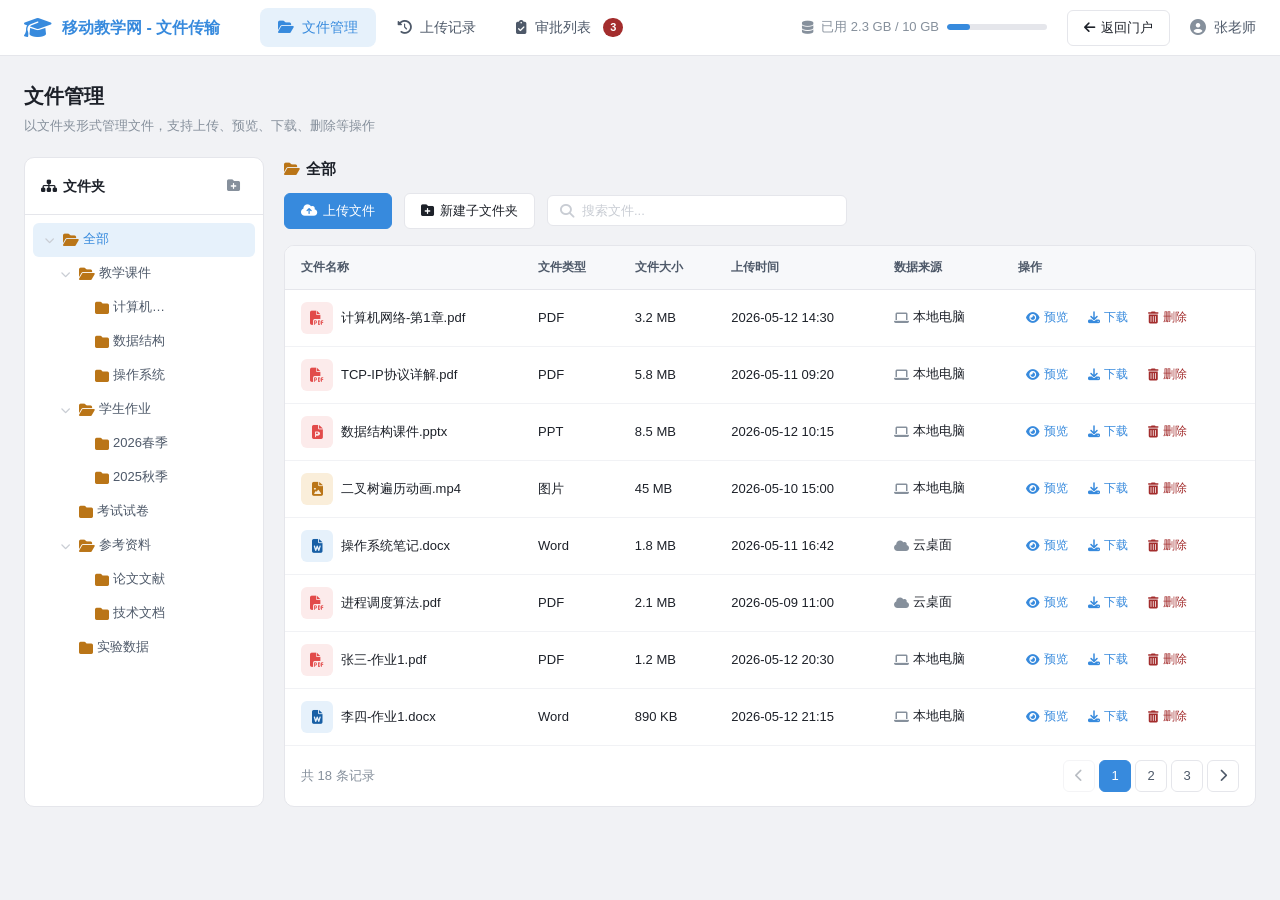
==== fileTransfer/index.html @ 31cefc91 "提交代码" ====
<!DOCTYPE html>
<html lang="zh-CN">
<head>
<meta charset="UTF-8">
<meta name="viewport" content="width=device-width, initial-scale=1.0">
<title>移动教学网 - 文件传输</title>
<link rel="stylesheet" href="https://cdnjs.cloudflare.com/ajax/libs/font-awesome/6.5.1/css/all.min.css">
<style>
  :root {
    --primary: #378ADD;
    --primary-light: #E6F1FB;
    --primary-dark: #185FA5;
    --success: #0F6E56;
    --success-light: #E1F5EE;
    --warning: #BA7517;
    --warning-light: #FAEEDA;
    --danger: #A32D2D;
    --danger-light: #FCEBEB;
    --gray-50: #F7F8FA;
    --gray-100: #F1F2F5;
    --gray-200: #E5E6EB;
    --gray-300: #C9CDD4;
    --gray-400: #86909C;
    --gray-500: #4E5969;
    --gray-600: #1D2129;
    --sidebar-w: 200px;
    --header-h: 56px;
  }
  * { margin: 0; padding: 0; box-sizing: border-box; }
  body { font-family: -apple-system, BlinkMacSystemFont, "Segoe UI", "PingFang SC", "Hiragino Sans GB", "Microsoft YaHei", sans-serif; background: var(--gray-100); color: var(--gray-600); font-size: 14px; line-height: 1.6; }

  /* Header */
  .header { position: fixed; top: 0; left: 0; right: 0; height: var(--header-h); background: #fff; border-bottom: 1px solid var(--gray-200); display: flex; align-items: center; padding: 0 24px; z-index: 100; }
  .header-logo { display: flex; align-items: center; gap: 10px; font-size: 16px; font-weight: 600; color: var(--primary); flex-shrink: 0; }
  .header-logo i { font-size: 22px; }
  .header-nav { display: flex; align-items: center; gap: 4px; margin-left: 40px; }
  .nav-item { display: flex; align-items: center; gap: 8px; padding: 8px 18px; border-radius: 8px; cursor: pointer; font-size: 14px; color: var(--gray-500); transition: all .15s; }
  .nav-item:hover { background: var(--gray-50); color: var(--gray-600); }
  .nav-item.active { background: var(--primary-light); color: var(--primary); font-weight: 500; }
  .nav-item i { font-size: 14px; }
  .nav-item .badge { background: var(--danger); color: #fff; font-size: 11px; padding: 1px 7px; border-radius: 10px; font-weight: 600; margin-left: 4px; }
  .header-right { display: flex; align-items: center; gap: 20px; margin-left: auto; }
  .user-name { display: flex; align-items: center; gap: 8px; font-size: 14px; color: var(--gray-500); }
  .user-name i { font-size: 16px; color: var(--gray-400); }
  .storage-info { display: flex; align-items: center; gap: 8px; font-size: 13px; color: var(--gray-400); }
  .storage-bar { width: 100px; height: 6px; background: var(--gray-200); border-radius: 3px; overflow: hidden; }
  .storage-bar-fill { height: 100%; background: var(--primary); border-radius: 3px; transition: width .3s; }

  /* Sidebar - removed, now using top nav */

  /* Main */
  .main { margin-top: var(--header-h); padding: 24px; min-height: calc(100vh - var(--header-h)); }
  .page { display: none; }
  .page.active { display: block; }
  .page-header { margin-bottom: 20px; }
  .page-title { font-size: 20px; font-weight: 600; color: var(--gray-600); margin-bottom: 4px; }
  .page-desc { font-size: 13px; color: var(--gray-400); }
  .toolbar { display: flex; align-items: center; gap: 12px; margin-bottom: 16px; flex-wrap: wrap; }
  .btn { display: inline-flex; align-items: center; gap: 6px; padding: 8px 16px; border-radius: 6px; font-size: 13px; font-weight: 500; cursor: pointer; border: 1px solid var(--gray-200); background: #fff; color: var(--gray-600); transition: all .15s; }
  .btn:hover { border-color: var(--gray-300); }
  .btn-primary { background: var(--primary); color: #fff; border-color: var(--primary); }
  .btn-primary:hover { background: var(--primary-dark); border-color: var(--primary-dark); }
  .btn-success { background: var(--success); color: #fff; border-color: var(--success); }
  .btn-success:hover { opacity: .9; }
  .btn-danger { background: var(--danger); color: #fff; border-color: var(--danger); }
  .btn-danger:hover { opacity: .9; }
  .btn-sm { padding: 5px 10px; font-size: 12px; }
  .btn-text { border: none; background: none; color: var(--primary); padding: 4px 8px; cursor: pointer; border-radius: 4px; font-size: 12px; display: inline-flex; align-items: center; gap: 4px; }
  .btn-text:hover { background: var(--primary-light); }
  .btn-text.danger { color: var(--danger); }
  .btn-text.danger:hover { background: var(--danger-light); }
  .search-box { display: flex; align-items: center; gap: 8px; padding: 7px 12px; border: 1px solid var(--gray-200); border-radius: 6px; background: #fff; flex: 1; max-width: 300px; }
  .search-box i { color: var(--gray-300); font-size: 14px; }
  .search-box input { border: none; outline: none; font-size: 13px; color: var(--gray-600); width: 100%; background: transparent; }
  .search-box input::placeholder { color: var(--gray-300); }

  /* Table */
  .table-card { background: #fff; border: 1px solid var(--gray-200); border-radius: 10px; overflow: hidden; }
  .table-wrap { overflow-x: auto; }
  table { width: 100%; border-collapse: collapse; font-size: 13px; }
  thead { background: var(--gray-50); }
  th { padding: 12px 16px; text-align: left; font-weight: 600; color: var(--gray-500); font-size: 12px; border-bottom: 1px solid var(--gray-200); white-space: nowrap; }
  td { padding: 12px 16px; border-bottom: 1px solid var(--gray-100); color: var(--gray-600); vertical-align: middle; }
  tr:hover td { background: var(--gray-50); }
  .td-actions { display: flex; gap: 4px; align-items: center; }
  .file-name-cell { display: flex; align-items: center; gap: 8px; }
  .file-icon { width: 32px; height: 32px; border-radius: 6px; display: flex; align-items: center; justify-content: center; font-size: 14px; flex-shrink: 0; }
  .file-icon.pdf { background: #FCEBEB; color: #E24B4A; }
  .file-icon.doc { background: #E6F1FB; color: #185FA5; }
  .file-icon.img { background: #FAEEDA; color: #BA7517; }
  .file-icon.xls { background: #E1F5EE; color: #0F6E56; }
  .file-icon.zip { background: #F1EFE8; color: #5F5E5A; }
  .file-icon.default { background: var(--gray-100); color: var(--gray-400); }

  /* Status */
  .status-tag { display: inline-flex; align-items: center; gap: 4px; padding: 3px 10px; border-radius: 12px; font-size: 12px; font-weight: 500; }
  .status-tag.pending { background: var(--warning-light); color: var(--warning); }
  .status-tag.normal { background: var(--success-light); color: var(--success); }
  .status-tag.rejected { background: var(--danger-light); color: var(--danger); }
  .status-tag.deleted { background: var(--gray-100); color: var(--gray-400); }
  .status-tag.approved { background: var(--success-light); color: var(--success); }
  .status-tag.unapproved { background: var(--warning-light); color: var(--warning); }
  .status-dot { width: 6px; height: 6px; border-radius: 50%; background: currentColor; }

  /* Pagination */
  .pagination { display: flex; align-items: center; justify-content: space-between; padding: 14px 16px; }
  .pagination-info { font-size: 13px; color: var(--gray-400); }
  .pagination-btns { display: flex; gap: 4px; }
  .page-btn { width: 32px; height: 32px; border: 1px solid var(--gray-200); border-radius: 6px; background: #fff; display: flex; align-items: center; justify-content: center; cursor: pointer; font-size: 13px; color: var(--gray-500); transition: all .15s; }
  .page-btn:hover { border-color: var(--primary); color: var(--primary); }
  .page-btn.active { background: var(--primary); color: #fff; border-color: var(--primary); }
  .page-btn.disabled { opacity: .4; cursor: not-allowed; }

  /* File manage layout: tree + table */
  .file-manage-layout { display: flex; gap: 20px; }
  .tree-panel { width: 240px; flex-shrink: 0; background: #fff; border: 1px solid var(--gray-200); border-radius: 10px; overflow: hidden; }
  .tree-header { padding: 14px 16px; border-bottom: 1px solid var(--gray-200); display: flex; align-items: center; justify-content: space-between; }
  .tree-header-title { font-size: 14px; font-weight: 600; color: var(--gray-600); display: flex; align-items: center; gap: 6px; }
  .tree-header-actions { display: flex; gap: 2px; }
  .tree-action-btn { width: 28px; height: 28px; border-radius: 6px; border: none; background: transparent; cursor: pointer; display: flex; align-items: center; justify-content: center; font-size: 13px; color: var(--gray-400); transition: all .15s; }
  .tree-action-btn:hover { background: var(--gray-100); color: var(--gray-600); }
  .tree-body { padding: 8px; max-height: 500px; overflow-y: auto; }

  .tree-node { user-select: none; }
  .tree-node-row { display: flex; align-items: center; gap: 4px; padding: 6px 8px; border-radius: 6px; cursor: pointer; transition: background .1s; font-size: 13px; color: var(--gray-500); }
  .tree-node-row:hover { background: var(--gray-50); }
  .tree-node-row.selected { background: var(--primary-light); color: var(--primary); font-weight: 500; }
  .tree-node-row .toggle { width: 18px; height: 18px; display: flex; align-items: center; justify-content: center; flex-shrink: 0; font-size: 10px; color: var(--gray-300); transition: transform .2s; border-radius: 3px; }
  .tree-node-row .toggle:hover { background: var(--gray-200); color: var(--gray-500); }
  .tree-node-row .toggle.expanded { transform: rotate(90deg); }
  .tree-node-row .toggle.empty { visibility: hidden; }
  .tree-node-row .folder-ico { font-size: 14px; color: var(--warning); flex-shrink: 0; }
  .tree-node-row .folder-label { flex: 1; overflow: hidden; text-overflow: ellipsis; white-space: nowrap; }
  .tree-node-row .node-actions { display: flex; gap: 1px; opacity: 0; transition: opacity .1s; }
  .tree-node-row:hover .node-actions { opacity: 1; }
  .tree-node-row .node-action { width: 22px; height: 22px; border: none; background: transparent; cursor: pointer; display: flex; align-items: center; justify-content: center; font-size: 11px; color: var(--gray-300); border-radius: 4px; transition: all .1s; }
  .tree-node-row .node-action:hover { background: var(--gray-200); color: var(--gray-600); }
  .tree-node-row .node-action.del:hover { background: var(--danger-light); color: var(--danger); }
  .tree-children { padding-left: 16px; }

  .file-panel { flex: 1; min-width: 0; }

  /* Modal */
  .modal-overlay { position: fixed; inset: 0; background: rgba(0,0,0,.4); z-index: 500; display: none; align-items: center; justify-content: center; }
  .modal-overlay.show { display: flex; }
  .modal { background: #fff; border-radius: 12px; width: 90%; max-width: 480px; box-shadow: 0 12px 40px rgba(0,0,0,.15); }
  .modal-header { padding: 20px 24px 0; display: flex; align-items: center; justify-content: space-between; }
  .modal-title { font-size: 16px; font-weight: 600; color: var(--gray-600); }
  .modal-close { width: 32px; height: 32px; border: none; background: var(--gray-100); border-radius: 6px; cursor: pointer; display: flex; align-items: center; justify-content: center; font-size: 14px; color: var(--gray-400); transition: all .15s; }
  .modal-close:hover { background: var(--gray-200); color: var(--gray-600); }
  .modal-body { padding: 20px 24px; }
  .modal-footer { padding: 0 24px 20px; display: flex; justify-content: flex-end; gap: 8px; }
  .form-group { margin-bottom: 16px; }
  .form-label { display: block; font-size: 13px; font-weight: 500; color: var(--gray-500); margin-bottom: 6px; }
  .form-input { width: 100%; padding: 8px 12px; border: 1px solid var(--gray-200); border-radius: 6px; font-size: 13px; color: var(--gray-600); outline: none; transition: border-color .15s; }
  .form-input:focus { border-color: var(--primary); }
  .form-textarea { width: 100%; padding: 8px 12px; border: 1px solid var(--gray-200); border-radius: 6px; font-size: 13px; color: var(--gray-600); outline: none; resize: vertical; min-height: 80px; font-family: inherit; }
  .form-textarea:focus { border-color: var(--primary); }
  .form-select { width: 100%; padding: 8px 12px; border: 1px solid var(--gray-200); border-radius: 6px; font-size: 13px; color: var(--gray-600); outline: none; background: #fff; cursor: pointer; }
  .form-select:focus { border-color: var(--primary); }

  /* Upload zone */
  .upload-zone { border: 2px dashed var(--gray-200); border-radius: 10px; padding: 40px; text-align: center; cursor: pointer; transition: all .2s; background: var(--gray-50); }
  .upload-zone:hover, .upload-zone.dragover { border-color: var(--primary); background: var(--primary-light); }
  .upload-zone i { font-size: 40px; color: var(--gray-300); margin-bottom: 12px; }
  .upload-zone:hover i, .upload-zone.dragover i { color: var(--primary); }
  .upload-zone p { color: var(--gray-400); font-size: 14px; }
  .upload-zone .hint { font-size: 12px; color: var(--gray-300); margin-top: 4px; }

  /* Confirm dialog */
  .confirm-icon { width: 56px; height: 56px; border-radius: 50%; background: var(--danger-light); color: var(--danger); display: flex; align-items: center; justify-content: center; font-size: 24px; margin: 0 auto 16px; }
  .confirm-title { font-size: 16px; font-weight: 600; color: var(--gray-600); text-align: center; margin-bottom: 8px; }
  .confirm-msg { font-size: 13px; color: var(--gray-400); text-align: center; line-height: 1.6; }

  /* Empty state */
  .empty-state { text-align: center; padding: 60px 20px; }
  .empty-state i { font-size: 48px; color: var(--gray-200); margin-bottom: 16px; }
  .empty-state p { color: var(--gray-400); font-size: 14px; }

  /* Responsive */
  @media (max-width: 768px) {
    .header-nav { display: none; }
    .file-manage-layout { flex-direction: column; }
    .tree-panel { width: 100%; }
  }

  /* Animations */
  @keyframes fadeIn { from { opacity: 0; transform: translateY(8px); } to { opacity: 1; transform: translateY(0); } }
  .page.active { animation: fadeIn .25s ease; }
</style>
</head>
<body>

<!-- Header -->
<div class="header">
  <div class="header-logo">
    <i class="fas fa-graduation-cap"></i>
    <span>移动教学网 - 文件传输</span>
  </div>
  <div class="header-nav">
    <div class="nav-item active" data-page="fileManage" onclick="switchPage('fileManage')">
      <i class="fas fa-folder-open"></i> 文件管理
    </div>
    <div class="nav-item" data-page="uploadRecord" onclick="switchPage('uploadRecord')">
      <i class="fas fa-history"></i> 上传记录
    </div>
    <div class="nav-item" data-page="approvalList" onclick="switchPage('approvalList')">
      <i class="fas fa-clipboard-check"></i> 审批列表
      <span class="badge">3</span>
    </div>
  </div>
  <div class="header-right">
    <div class="storage-info">
      <i class="fas fa-database"></i>
      <span id="storageText">已用 2.3 GB / 10 GB</span>
      <div class="storage-bar"><div class="storage-bar-fill" style="width:23%"></div></div>
    </div>
    <button class="btn" onclick="window.location.href='../portal/dashboard.html'"><i class="fas fa-arrow-left"></i> 返回门户</button>
    <div class="user-name"><i class="fas fa-user-circle"></i> 张老师</div>
  </div>
</div>

<!-- Main Content -->
<div class="main">

  <!-- Page: File Management -->
  <div class="page active" id="page-fileManage">
    <div class="page-header">
      <div class="page-title">文件管理</div>
      <div class="page-desc">以文件夹形式管理文件，支持上传、预览、下载、删除等操作</div>
    </div>

    <div class="file-manage-layout">
      <!-- Left: Tree -->
      <div class="tree-panel">
        <div class="tree-header">
          <div class="tree-header-title"><i class="fas fa-sitemap"></i> 文件夹</div>
          <div class="tree-header-actions">
            <button class="tree-action-btn" title="新建文件夹" onclick="showCreateFolder(0)"><i class="fas fa-folder-plus"></i></button>
          </div>
        </div>
        <div class="tree-body" id="treeBody"></div>
      </div>

      <!-- Right: File Table -->
      <div class="file-panel">
        <div id="filePanelHeader">
          <div style="font-size:15px;font-weight:600;color:var(--gray-600);margin-bottom:12px;display:flex;align-items:center;gap:6px;" id="currentFolderTitle">
            <i class="fas fa-folder-open" style="font-size:14px;color:var(--warning)"></i> 全部
          </div>
        </div>
        <div class="toolbar">
          <button class="btn btn-primary" onclick="showUploadModal()"><i class="fas fa-cloud-upload-alt"></i> 上传文件</button>
          <button class="btn" onclick="showCreateFolder(currentFolderId)" id="btnNewSubFolder"><i class="fas fa-folder-plus"></i> 新建子文件夹</button>
          <div class="search-box">
            <i class="fas fa-search"></i>
            <input type="text" placeholder="搜索文件..." id="searchInput" oninput="renderFileTable()">
          </div>
        </div>

        <div class="table-card" id="fileTableCard" style="display:none">
          <div class="table-wrap">
            <table>
              <thead>
                <tr>
                  <th>文件名称</th>
                  <th>文件类型</th>
                  <th>文件大小</th>
                  <th>上传时间</th>
                  <th>数据来源</th>
                  <th>操作</th>
                </tr>
              </thead>
              <tbody id="fileTableBody"></tbody>
            </table>
          </div>
          <div class="pagination" id="filePagination"></div>
        </div>

        <div class="empty-state" id="fileEmptyState">
          <i class="fas fa-folder-open"></i>
          <p>请从左侧选择文件夹查看文件</p>
        </div>
      </div>
    </div>
  </div>

  <!-- Page: Upload Record -->
  <div class="page" id="page-uploadRecord">
    <div class="page-header">
      <div class="page-title">文件上传记录</div>
      <div class="page-desc">查看所有文件上传记录，包含审批状态与详细信息</div>
    </div>

    <div class="toolbar">
      <input type="text" placeholder="文件名称" style="padding:7px 12px;font-size:13px;border:1px solid var(--gray-200);border-radius:6px;width:180px;outline:none;" id="recordNameInput" oninput="renderRecordTable()">
      <input type="date" style="padding:7px 12px;font-size:13px;border:1px solid var(--gray-200);border-radius:6px;outline:none;" id="recordDateFrom" onchange="renderRecordTable()">
      <span style="color:var(--gray-300);">至</span>
      <input type="date" style="padding:7px 12px;font-size:13px;border:1px solid var(--gray-200);border-radius:6px;outline:none;" id="recordDateTo" onchange="renderRecordTable()">
      <select class="form-select" style="width:140px;padding:7px 12px;font-size:13px;border:1px solid var(--gray-200);border-radius:6px;" id="statusFilter" onchange="renderRecordTable()">
        <option value="">全部状态</option>
        <option value="pending">待审批</option>
        <option value="normal">正常</option>
        <option value="rejected">已拒绝</option>
        <option value="deleted">已删除</option>
      </select>
    </div>

    <div class="table-card">
      <div class="table-wrap">
        <table>
          <thead>
            <tr>
              <th>文件名称</th>
              <th>文件类型</th>
              <th>文件大小</th>
              <th>上传时间</th>
              <th>数据来源</th>
              <th>审批者</th>
              <th>状态</th>
              <th>拒绝原因</th>
              <th>操作</th>
            </tr>
          </thead>
          <tbody id="recordTableBody"></tbody>
        </table>
      </div>
      <div class="pagination" id="recordPagination"></div>
    </div>
  </div>

  <!-- Page: Approval List -->
  <div class="page" id="page-approvalList">
    <div class="page-header">
      <div class="page-title">文件审批列表</div>
      <div class="page-desc">审批待上传的文件，通过或拒绝文件上传请求</div>
    </div>

    <div class="toolbar">
      <input type="text" placeholder="文件名称" style="padding:7px 12px;font-size:13px;border:1px solid var(--gray-200);border-radius:6px;width:180px;outline:none;" id="approvalNameInput" oninput="renderApprovalTable()">
      <input type="date" style="padding:7px 12px;font-size:13px;border:1px solid var(--gray-200);border-radius:6px;outline:none;" id="approvalDateFrom" onchange="renderApprovalTable()">
      <span style="color:var(--gray-300);">至</span>
      <input type="date" style="padding:7px 12px;font-size:13px;border:1px solid var(--gray-200);border-radius:6px;outline:none;" id="approvalDateTo" onchange="renderApprovalTable()">
      <select class="form-select" style="width:140px;padding:7px 12px;font-size:13px;border:1px solid var(--gray-200);border-radius:6px;" id="approvalStatusFilter" onchange="renderApprovalTable()">
        <option value="">全部状态</option>
        <option value="unapproved">未审批</option>
        <option value="approved">已审批</option>
      </select>
    </div>

    <div class="table-card">
      <div class="table-wrap">
        <table>
          <thead>
            <tr>
              <th>文件名称</th>
              <th>文件类型</th>
              <th>文件大小</th>
              <th>数据来源</th>
              <th>上传者</th>
              <th>上传时间</th>
              <th>状态</th>
              <th>操作</th>
            </tr>
          </thead>
          <tbody id="approvalTableBody"></tbody>
        </table>
      </div>
      <div class="pagination" id="approvalPagination"></div>
    </div>
  </div>

</div>

<!-- Modal: Create Folder -->
<div class="modal-overlay" id="modalCreateFolder">
  <div class="modal">
    <div class="modal-header">
      <div class="modal-title" id="createFolderModalTitle">新建文件夹</div>
      <button class="modal-close" onclick="closeModal('modalCreateFolder')"><i class="fas fa-times"></i></button>
    </div>
    <div class="modal-body">
      <div class="form-group">
        <label class="form-label">文件夹名称</label>
        <input class="form-input" type="text" id="folderNameInput" placeholder="请输入文件夹名称">
      </div>
    </div>
    <div class="modal-footer">
      <button class="btn" onclick="closeModal('modalCreateFolder')">取消</button>
      <button class="btn btn-primary" onclick="createFolder()">确定</button>
    </div>
  </div>
</div>

<!-- Modal: Rename Folder -->
<div class="modal-overlay" id="modalRenameFolder">
  <div class="modal">
    <div class="modal-header">
      <div class="modal-title">重命名文件夹</div>
      <button class="modal-close" onclick="closeModal('modalRenameFolder')"><i class="fas fa-times"></i></button>
    </div>
    <div class="modal-body">
      <div class="form-group">
        <label class="form-label">文件夹名称</label>
        <input class="form-input" type="text" id="renameFolderInput" placeholder="请输入新名称">
      </div>
    </div>
    <div class="modal-footer">
      <button class="btn" onclick="closeModal('modalRenameFolder')">取消</button>
      <button class="btn btn-primary" onclick="renameFolder()">确定</button>
    </div>
  </div>
</div>

<!-- Modal: Upload File -->
<div class="modal-overlay" id="modalUpload">
  <div class="modal" style="max-width:520px">
    <div class="modal-header">
      <div class="modal-title">上传文件</div>
      <button class="modal-close" onclick="closeModal('modalUpload')"><i class="fas fa-times"></i></button>
    </div>
    <div class="modal-body">
      <div class="upload-zone" id="uploadZone" onclick="document.getElementById('fileInput').click()">
        <i class="fas fa-cloud-upload-alt"></i>
        <p>点击或拖拽文件到此处上传</p>
        <div class="hint">支持同时选择多个文件，支持 PDF、Word、Excel、PPT、图片等常见格式</div>
      </div>
      <input type="file" id="fileInput" multiple style="display:none" onchange="handleFileSelect(event)">
      <div id="uploadFileList" style="margin-top:16px"></div>
      <div id="approverGroup" style="margin-top:16px;">
        <div class="form-group">
          <label class="form-label">选择审批者</label>
          <select class="form-select" id="approverSelect">
            <option value="">请选择审批者</option>
            <option value="1">李教授 - 数学学院</option>
            <option value="2">王主任 - 教务处</option>
            <option value="3">赵老师 - 物理学院</option>
          </select>
        </div>
      </div>
    </div>
    <div class="modal-footer">
      <button class="btn" onclick="closeModal('modalUpload')">取消</button>
      <button class="btn btn-primary" onclick="uploadFiles()"><i class="fas fa-upload"></i> 开始上传</button>
    </div>
  </div>
</div>

<!-- Modal: Confirm Delete -->
<div class="modal-overlay" id="modalConfirmDelete">
  <div class="modal">
    <div class="modal-header">
      <div class="modal-title">确认删除</div>
      <button class="modal-close" onclick="closeModal('modalConfirmDelete')"><i class="fas fa-times"></i></button>
    </div>
    <div class="modal-body" style="text-align:center">
      <div class="confirm-icon"><i class="fas fa-exclamation-triangle"></i></div>
      <div class="confirm-title" id="confirmDeleteTitle">确定删除此文件？</div>
      <div class="confirm-msg" id="confirmDeleteMsg">删除后将无法恢复，请确认操作。</div>
    </div>
    <div class="modal-footer" style="justify-content:center">
      <button class="btn" onclick="closeModal('modalConfirmDelete')">取消</button>
      <button class="btn btn-danger" id="confirmDeleteBtn" onclick="confirmDeleteAction()">确定删除</button>
    </div>
  </div>
</div>

<!-- Modal: Approval -->
<div class="modal-overlay" id="modalApproval">
  <div class="modal">
    <div class="modal-header">
      <div class="modal-title" id="approvalModalTitle">审批操作</div>
      <button class="modal-close" onclick="closeModal('modalApproval')"><i class="fas fa-times"></i></button>
    </div>
    <div class="modal-body">
      <div id="approvalFileInfo" style="background:var(--gray-50);border-radius:8px;padding:14px;margin-bottom:16px;font-size:13px;">
        <div style="font-weight:600;margin-bottom:6px;" id="approvalFileName"></div>
        <div style="color:var(--gray-400)" id="approvalFileMeta"></div>
      </div>
      <div id="rejectReasonGroup" style="display:none">
        <div class="form-group">
          <label class="form-label">拒绝原因</label>
          <textarea class="form-textarea" id="rejectReasonInput" placeholder="请输入拒绝原因..."></textarea>
        </div>
      </div>
    </div>
    <div class="modal-footer">
      <button class="btn" onclick="closeModal('modalApproval')">取消</button>
      <button class="btn btn-danger" id="rejectBtn" onclick="submitApproval('reject')"><i class="fas fa-times"></i> 拒绝</button>
      <button class="btn btn-success" id="approveBtn" onclick="submitApproval('approve')"><i class="fas fa-check"></i> 通过</button>
    </div>
  </div>
</div>

<!-- Modal: Preview -->
<div class="modal-overlay" id="modalPreview">
  <div class="modal" style="max-width:640px">
    <div class="modal-header">
      <div class="modal-title" id="previewTitle">文件预览</div>
      <button class="modal-close" onclick="closeModal('modalPreview')"><i class="fas fa-times"></i></button>
    </div>
    <div class="modal-body" style="text-align:center;padding:30px">
      <div id="previewContent"></div>
    </div>
    <div class="modal-footer">
      <button class="btn" onclick="closeModal('modalPreview')">关闭</button>
      <button class="btn btn-primary" onclick="closeModal('modalPreview')"><i class="fas fa-download"></i> 下载</button>
    </div>
  </div>
</div>

<script>
// ====== DATA ======
const isCloudDesktop = false;

// Tree structure with parent-child relationships
let nextFolderId = 100;
const folders = [
  { id: 0, name: '全部', parentId: null, children: [
    { id: 1, name: '教学课件', parentId: 0, children: [
      { id: 11, name: '计算机网络', parentId: 1, children: [] },
      { id: 12, name: '数据结构', parentId: 1, children: [] },
      { id: 13, name: '操作系统', parentId: 1, children: [] },
    ]},
    { id: 2, name: '学生作业', parentId: 0, children: [
      { id: 21, name: '2026春季', parentId: 2, children: [] },
      { id: 22, name: '2025秋季', parentId: 2, children: [] },
    ]},
    { id: 3, name: '考试试卷', parentId: 0, children: [] },
    { id: 4, name: '参考资料', parentId: 0, children: [
      { id: 41, name: '论文文献', parentId: 4, children: [] },
      { id: 42, name: '技术文档', parentId: 4, children: [] },
    ]},
    { id: 5, name: '实验数据', parentId: 0, children: [] },
  ]},
];

let currentFolderId = 0;
let expandedNodes = new Set([0, 1, 2, 4]);
let editingFolderId = null;
let createParentId = null;
let pendingDeleteAction = null;

let nextFileId = 100;
const fileData = [
  { id: 1, name: '计算机网络-第1章.pdf', type: 'pdf', size: '3.2 MB', uploadTime: '2026-05-12 14:30', source: '本地电脑', folderId: 11 },
  { id: 2, name: 'TCP-IP协议详解.pdf', type: 'pdf', size: '5.8 MB', uploadTime: '2026-05-11 09:20', source: '本地电脑', folderId: 11 },
  { id: 3, name: '数据结构课件.pptx', type: 'ppt', size: '8.5 MB', uploadTime: '2026-05-12 10:15', source: '本地电脑', folderId: 12 },
  { id: 4, name: '二叉树遍历动画.mp4', type: 'img', size: '45 MB', uploadTime: '2026-05-10 15:00', source: '本地电脑', folderId: 12 },
  { id: 5, name: '操作系统笔记.docx', type: 'doc', size: '1.8 MB', uploadTime: '2026-05-11 16:42', source: '云桌面', folderId: 13 },
  { id: 6, name: '进程调度算法.pdf', type: 'pdf', size: '2.1 MB', uploadTime: '2026-05-09 11:00', source: '云桌面', folderId: 13 },
  { id: 7, name: '张三-作业1.pdf', type: 'pdf', size: '1.2 MB', uploadTime: '2026-05-12 20:30', source: '本地电脑', folderId: 21 },
  { id: 8, name: '李四-作业1.docx', type: 'doc', size: '890 KB', uploadTime: '2026-05-12 21:15', source: '本地电脑', folderId: 21 },
  { id: 9, name: '王五-实验报告.pdf', type: 'pdf', size: '3.4 MB', uploadTime: '2026-05-13 08:40', source: '本地电脑', folderId: 21 },
  { id: 10, name: '赵六-作业1.pdf', type: 'pdf', size: '1.5 MB', uploadTime: '2025-11-20 18:00', source: '本地电脑', folderId: 22 },
  { id: 11, name: '学生名单.xlsx', type: 'xls', size: '256 KB', uploadTime: '2026-05-11 09:20', source: '本地电脑', folderId: 2 },
  { id: 12, name: '期末考试A卷.pdf', type: 'pdf', size: '1.1 MB', uploadTime: '2026-05-09 11:00', source: '云桌面', folderId: 3 },
  { id: 13, name: '期末考试B卷.pdf', type: 'pdf', size: '1.3 MB', uploadTime: '2026-05-09 11:05', source: '云桌面', folderId: 3 },
  { id: 14, name: '线性代数公式.pdf', type: 'pdf', size: '890 KB', uploadTime: '2026-05-07 10:05', source: '本地电脑', folderId: 41 },
  { id: 15, name: '机器学习入门.pdf', type: 'pdf', size: '12.3 MB', uploadTime: '2026-04-28 14:00', source: '本地电脑', folderId: 41 },
  { id: 16, name: 'API接口文档.pdf', type: 'pdf', size: '2.4 MB', uploadTime: '2026-05-06 16:30', source: '本地电脑', folderId: 42 },
  { id: 17, name: '实验报告模板.docx', type: 'doc', size: '420 KB', uploadTime: '2026-05-10 15:33', source: '本地电脑', folderId: 5 },
  { id: 18, name: '实验数据汇总.xlsx', type: 'xls', size: '1.2 MB', uploadTime: '2026-05-05 17:20', source: '本地电脑', folderId: 5 },
];

const recordData = [
  { id: 1, name: '计算机网络-第1章.pdf', type: 'pdf', size: '3.2 MB', uploadTime: '2026-05-12 14:30', source: '本地电脑', approver: '-', status: 'normal', reason: '' },
  { id: 2, name: '数据结构课件.pptx', type: 'ppt', size: '8.5 MB', uploadTime: '2026-05-12 10:15', source: '本地电脑', approver: '-', status: 'normal', reason: '' },
  { id: 3, name: '操作系统笔记.docx', type: 'doc', size: '1.8 MB', uploadTime: '2026-05-11 16:42', source: '云桌面', approver: '李教授', status: 'pending', reason: '' },
  { id: 4, name: '学生名单.xlsx', type: 'xls', size: '256 KB', uploadTime: '2026-05-11 09:20', source: '本地电脑', approver: '-', status: 'normal', reason: '' },
  { id: 5, name: '实验报告模板.docx', type: 'doc', size: '420 KB', uploadTime: '2026-05-10 15:33', source: '本地电脑', approver: '-', status: 'normal', reason: '' },
  { id: 6, name: '旧版课件.zip', type: 'zip', size: '23 MB', uploadTime: '2026-05-09 08:30', source: '云桌面', approver: '王主任', status: 'rejected', reason: '文件内容过期，请上传最新版本' },
  { id: 7, name: '期末考试A卷.pdf', type: 'pdf', size: '1.1 MB', uploadTime: '2026-05-09 11:00', source: '云桌面', approver: '赵老师', status: 'normal', reason: '' },
  { id: 8, name: '教学大纲2026.docx', type: 'doc', size: '380 KB', uploadTime: '2026-05-08 14:55', source: '本地电脑', approver: '-', status: 'normal', reason: '' },
  { id: 9, name: '测试文件.txt', type: 'txt', size: '12 KB', uploadTime: '2026-05-07 08:00', source: '云桌面', approver: '李教授', status: 'deleted', reason: '' },
  { id: 10, name: '课堂截图.png', type: 'img', size: '2.1 MB', uploadTime: '2026-05-08 09:10', source: '本地电脑', approver: '-', status: 'normal', reason: '' },
  { id: 11, name: '算法代码示例.zip', type: 'zip', size: '15.6 MB', uploadTime: '2026-05-07 16:28', source: '本地电脑', approver: '-', status: 'normal', reason: '' },
  { id: 12, name: '项目需求文档.pdf', type: 'pdf', size: '4.5 MB', uploadTime: '2026-05-06 13:40', source: '云桌面', approver: '王主任', status: 'pending', reason: '' },
  { id: 13, name: '实验数据汇总.xlsx', type: 'xls', size: '1.2 MB', uploadTime: '2026-05-05 17:20', source: '本地电脑', approver: '-', status: 'normal', reason: '' },
  { id: 14, name: 'Python教程.pdf', type: 'pdf', size: '6.7 MB', uploadTime: '2026-05-04 10:15', source: '云桌面', approver: '赵老师', status: 'rejected', reason: '文件过大，请压缩后重新上传' },
  { id: 15, name: '会议记录.docx', type: 'doc', size: '320 KB', uploadTime: '2026-05-03 14:20', source: '本地电脑', approver: '-', status: 'normal', reason: '' },
];

const approvalData = [
  { id: 1, name: '操作系统笔记.docx', type: 'doc', size: '1.8 MB', source: '云桌面', uploader: '张老师', uploadTime: '2026-05-11 16:42', status: 'unapproved' },
  { id: 2, name: '项目需求文档.pdf', type: 'pdf', size: '4.5 MB', source: '云桌面', uploader: '张老师', uploadTime: '2026-05-06 13:40', status: 'unapproved' },
  { id: 3, name: '数据库设计文档.pdf', type: 'pdf', size: '2.3 MB', source: '云桌面', uploader: '刘老师', uploadTime: '2026-05-14 09:30', status: 'unapproved' },
  { id: 4, name: '新版教材扫描件.pdf', type: 'pdf', size: '18 MB', source: '云桌面', uploader: '陈老师', uploadTime: '2026-05-14 08:15', status: 'unapproved' },
  { id: 5, name: '课程安排表.xlsx', type: 'xls', size: '156 KB', source: '云桌面', uploader: '王老师', uploadTime: '2026-05-13 17:00', status: 'unapproved' },
  { id: 6, name: '学生签到数据.xlsx', type: 'xls', size: '890 KB', source: '云桌面', uploader: '孙老师', uploadTime: '2026-05-13 14:22', status: 'unapproved' },
  { id: 7, name: '毕业论文模板.docx', type: 'doc', size: '560 KB', source: '云桌面', uploader: '李老师', uploadTime: '2026-05-13 10:05', status: 'unapproved' },
  { id: 8, name: '实验指导书.pdf', type: 'pdf', size: '3.4 MB', source: '云桌面', uploader: '赵老师', uploadTime: '2026-05-12 16:45', status: 'unapproved' },
  { id: 9, name: '教学评估报告.pdf', type: 'pdf', size: '1.7 MB', source: '云桌面', uploader: '周老师', uploadTime: '2026-05-11 11:30', status: 'approved' },
  { id: 10, name: '课件素材包.zip', type: 'zip', size: '45 MB', source: '云桌面', uploader: '吴老师', uploadTime: '2026-05-10 09:00', status: 'approved' },
  { id: 11, name: '期中考试成绩.xlsx', type: 'xls', size: '420 KB', source: '云桌面', uploader: '张老师', uploadTime: '2026-05-09 15:20', status: 'approved' },
  { id: 12, name: '教学视频链接.docx', type: 'doc', size: '180 KB', source: '云桌面', uploader: '刘老师', uploadTime: '2026-05-08 14:10', status: 'approved' },
];

// ====== PAGE NAVIGATION ======
function switchPage(page) {
  document.querySelectorAll('.page').forEach(p => p.classList.remove('active'));
  document.querySelectorAll('.nav-item').forEach(n => n.classList.remove('active'));
  document.getElementById('page-' + page).classList.add('active');
  document.querySelector('[data-page="' + page + '"]').classList.add('active');
  if (page === 'fileManage') { renderTree(); renderFileTable(); }
  if (page === 'uploadRecord') renderRecordTable();
  if (page === 'approvalList') renderApprovalTable();
}

// ====== MODAL ======
function openModal(id) { document.getElementById(id).classList.add('show'); }
function closeModal(id) { document.getElementById(id).classList.remove('show'); }

// ====== FILE ICONS ======
function getFileIcon(type) {
  const map = {
    pdf: { icon: 'fa-file-pdf', cls: 'pdf' },
    doc: { icon: 'fa-file-word', cls: 'doc' },
    ppt: { icon: 'fa-file-powerpoint', cls: 'pdf' },
    xls: { icon: 'fa-file-excel', cls: 'xls' },
    img: { icon: 'fa-file-image', cls: 'img' },
    zip: { icon: 'fa-file-archive', cls: 'zip' },
    txt: { icon: 'fa-file-alt', cls: 'default' },
  };
  return map[type] || { icon: 'fa-file', cls: 'default' };
}

function getTypeLabel(type) {
  const map = { pdf: 'PDF', doc: 'Word', ppt: 'PPT', xls: 'Excel', img: '图片', zip: '压缩包', txt: '文本' };
  return map[type] || type;
}

function getStatusInfo(status) {
  const map = {
    pending: { label: '待审批', cls: 'pending' },
    normal: { label: '正常', cls: 'normal' },
    rejected: { label: '已拒绝', cls: 'rejected' },
    deleted: { label: '已删除', cls: 'deleted' },
    approved: { label: '已审批', cls: 'approved' },
    unapproved: { label: '未审批', cls: 'unapproved' },
  };
  return map[status] || { label: status, cls: '' };
}

// ====== PAGINATION ======
function renderPagination(containerId, totalItems, currentPage, pageSize, callback) {
  const container = document.getElementById(containerId);
  const totalPages = Math.ceil(totalItems / pageSize);
  if (totalPages <= 1) { container.innerHTML = ''; return; }
  let html = '<div class="pagination-info">共 ' + totalItems + ' 条记录</div><div class="pagination-btns">';
  html += '<button class="page-btn ' + (currentPage <= 1 ? 'disabled' : '') + '" onclick="' + (currentPage > 1 ? callback + '(' + (currentPage-1) + ')' : '') + '"><i class="fas fa-chevron-left"></i></button>';
  for (let i = 1; i <= totalPages; i++) {
    if (totalPages <= 7 || Math.abs(i - currentPage) <= 2 || i === 1 || i === totalPages) {
      html += '<button class="page-btn ' + (i === currentPage ? 'active' : '') + '" onclick="' + callback + '(' + i + ')">' + i + '</button>';
    } else if (Math.abs(i - currentPage) === 3) {
      html += '<button class="page-btn disabled">...</button>';
    }
  }
  html += '<button class="page-btn ' + (currentPage >= totalPages ? 'disabled' : '') + '" onclick="' + (currentPage < totalPages ? callback + '(' + (currentPage+1) + ')' : '') + '"><i class="fas fa-chevron-right"></i></button>';
  html += '</div>';
  container.innerHTML = html;
}

// ====== TREE ======
function findFolder(node, id) {
  if (node.id === id) return node;
  if (node.children) {
    for (let c of node.children) {
      const found = findFolder(c, id);
      if (found) return found;
    }
  }
  return null;
}

function findFolderInTree(id) {
  for (let f of folders) {
    const found = findFolder(f, id);
    if (found) return found;
  }
  return null;
}

function removeFolderFromTree(id) {
  for (let i = 0; i < folders.length; i++) {
    if (folders[i].id === id) { folders.splice(i, 1); return true; }
    if (removeChild(folders[i], id)) return true;
  }
  return false;
}

function removeChild(parent, id) {
  if (!parent.children) return false;
  for (let i = 0; i < parent.children.length; i++) {
    if (parent.children[i].id === id) { parent.children.splice(i, 1); return true; }
    if (removeChild(parent.children[i], id)) return true;
  }
  return false;
}

function countFilesInFolder(id) {
  return fileData.filter(f => f.folderId === id).length;
}

function countAllFiles(node) {
  let count = fileData.filter(f => f.folderId === node.id).length;
  if (node.children) {
    node.children.forEach(c => count += countAllFiles(c));
  }
  return count;
}

function collectChildIds(node) {
  let ids = [node.id];
  if (node.children) node.children.forEach(c => ids = ids.concat(collectChildIds(c)));
  return ids;
}

function getFolderPath(id) {
  for (let root of folders) {
    if (root.id === id) return [{ id: root.id, name: root.name }];
    const path = findPath(root, id, []);
    if (path) return [{ id: root.id, name: root.name }].concat(path);
  }
  return [];
}

function findPath(node, id, path) {
  path.push({ id: node.id, name: node.name });
  if (node.id === id) return path.slice();
  if (node.children) {
    for (let c of node.children) {
      const result = findPath(c, id, path);
      if (result) return result;
    }
  }
  path.pop();
  return null;
}

function renderTree() {
  const body = document.getElementById('treeBody');
  let html = '';

  // Render all root folders (only "全部" as the single root)
  folders.forEach(f => {
    html += renderTreeNode(f, 0);
  });

  body.innerHTML = html;
}

function renderTreeNode(node, depth) {
  const hasChildren = node.children && node.children.length > 0;
  const isExpanded = expandedNodes.has(node.id);
  const isSelected = currentFolderId === node.id;

  let html = '<div class="tree-node">';
  html += '<div class="tree-node-row ' + (isSelected ? 'selected' : '') + '" onclick="selectFolder(' + node.id + ')">';
  html += '<span class="toggle ' + (hasChildren ? (isExpanded ? 'expanded' : '') : 'empty') + '" onclick="event.stopPropagation();toggleNode(' + node.id + ')"><i class="fas fa-chevron-right"></i></span>';
  html += '<i class="fas fa-' + (isExpanded && hasChildren ? 'folder-open' : 'folder') + ' folder-ico"></i>';
  html += '<span class="folder-label" title="' + node.name + '">' + node.name + '</span>';
  html += '<span class="node-actions">';
  html += '<button class="node-action" title="新建子文件夹" onclick="event.stopPropagation();showCreateFolder(' + node.id + ')"><i class="fas fa-plus"></i></button>';
  if (node.id !== 0) {
  html += '<button class="node-action" title="重命名" onclick="event.stopPropagation();showRenameFolder(' + node.id + ')"><i class="fas fa-pen"></i></button>';
  html += '<button class="node-action del" title="删除" onclick="event.stopPropagation();showDeleteFolder(' + node.id + ')"><i class="fas fa-trash-alt"></i></button>';
  }
  html += '</span>';
  html += '</div>';

  if (hasChildren && isExpanded) {
    html += '<div class="tree-children">';
    node.children.forEach(c => { html += renderTreeNode(c, depth + 1); });
    html += '</div>';
  }

  html += '</div>';
  return html;
}

function toggleNode(id) {
  if (expandedNodes.has(id)) expandedNodes.delete(id);
  else expandedNodes.add(id);
  renderTree();
}

function selectFolder(id) {
  currentFolderId = id;
  filePage = 1;
  renderTree();
  renderFileTable();
  updateFilePanelHeader();
}

function updateFilePanelHeader() {
  const el = document.getElementById('currentFolderTitle');
  const path = getFolderPath(currentFolderId);
  let html = '';
  path.forEach((p, i) => {
    if (i > 0) html += '<i class="fas fa-chevron-right" style="font-size:10px;color:var(--gray-300)"></i>';
    if (i === path.length - 1) {
      html += '<span><i class="fas fa-folder-open" style="font-size:14px;color:var(--warning)"></i> ' + p.name + '</span>';
    }
  });
  el.innerHTML = html;

  // Update "new sub folder" button
  const btn = document.getElementById('btnNewSubFolder');
  btn.style.display = currentFolderId ? 'inline-flex' : 'none';
}

// ====== FILE TABLE (File Management) ======
let filePage = 1;
const filePageSize = 8;

function renderFileTable() {
  const tbody = document.getElementById('fileTableBody');
  const card = document.getElementById('fileTableCard');
  const empty = document.getElementById('fileEmptyState');
  const search = (document.getElementById('searchInput').value || '').toLowerCase();

  let files = currentFolderId === 0 ? [...fileData] : fileData.filter(f => f.folderId === currentFolderId);
  if (search) files = files.filter(f => f.name.toLowerCase().includes(search));

  if (files.length === 0) {
    card.style.display = 'none';
    empty.style.display = 'block';
    if (currentFolderId && currentFolderId !== 0) {
      empty.innerHTML = '<i class="fas fa-folder-open"></i><p>当前文件夹暂无文件</p>';
    } else {
      empty.innerHTML = '<i class="fas fa-folder-open"></i><p>暂无文件</p>';
    }
    return;
  }
  empty.style.display = 'none';
  card.style.display = 'block';

  const paged = files.slice((filePage - 1) * filePageSize, filePage * filePageSize);
  tbody.innerHTML = paged.map(f => {
    const ic = getFileIcon(f.type);
    return `<tr>
      <td><div class="file-name-cell"><div class="file-icon ${ic.cls}"><i class="fas ${ic.icon}"></i></div><span>${f.name}</span></div></td>
      <td>${getTypeLabel(f.type)}</td>
      <td>${f.size}</td>
      <td>${f.uploadTime}</td>
      <td><span style="display:inline-flex;align-items:center;gap:4px;"><i class="fas fa-${f.source === '本地电脑' ? 'laptop' : 'cloud'}" style="font-size:12px;color:var(--gray-400)"></i> ${f.source}</span></td>
      <td>
        <div class="td-actions">
          <button class="btn-text btn-sm" onclick="previewFile('${f.name}','${f.type}')"><i class="fas fa-eye"></i> 预览</button>
          <button class="btn-text btn-sm" onclick="downloadFile('${f.name}')"><i class="fas fa-download"></i> 下载</button>
          <button class="btn-text danger btn-sm" onclick="showDeleteFile('${f.name}')"><i class="fas fa-trash-alt"></i> 删除</button>
        </div>
      </td>
    </tr>`;
  }).join('');

  renderPagination('filePagination', files.length, filePage, filePageSize, 'goFilePage');
}

function goFilePage(p) { filePage = p; renderFileTable(); }

// ====== UPLOAD RECORD TABLE ======
let recordPage = 1;
const recordPageSize = 8;

function renderRecordTable() {
  const tbody = document.getElementById('recordTableBody');
  const nameQ = (document.getElementById('recordNameInput').value || '').toLowerCase();
  const dateFrom = document.getElementById('recordDateFrom').value;
  const dateTo = document.getElementById('recordDateTo').value;
  const statusF = document.getElementById('statusFilter').value;
  let records = recordData.filter(r => {
    if (nameQ && !r.name.toLowerCase().includes(nameQ)) return false;
    if (statusF && r.status !== statusF) return false;
    if (dateFrom && r.uploadTime.substring(0,10) < dateFrom) return false;
    if (dateTo && r.uploadTime.substring(0,10) > dateTo) return false;
    return true;
  });
  const paged = records.slice((recordPage - 1) * recordPageSize, recordPage * recordPageSize);
  tbody.innerHTML = paged.map(r => {
    const ic = getFileIcon(r.type);
    const st = getStatusInfo(r.status);
    const canOperate = (r.status === 'normal' || r.status === 'pending');
    return `<tr>
      <td><div class="file-name-cell"><div class="file-icon ${ic.cls}"><i class="fas ${ic.icon}"></i></div><span>${r.name}</span></div></td>
      <td>${getTypeLabel(r.type)}</td>
      <td>${r.size}</td>
      <td>${r.uploadTime}</td>
      <td>${r.source}</td>
      <td>${r.approver}</td>
      <td><span class="status-tag ${st.cls}"><span class="status-dot"></span> ${st.label}</span></td>
      <td style="color:var(--danger);font-size:12px;max-width:160px;overflow:hidden;text-overflow:ellipsis;white-space:nowrap;" title="${r.reason}">${r.reason || '-'}</td>
      <td>
        <div class="td-actions">
          ${canOperate ? '<button class="btn-text btn-sm" onclick="previewFile(\'' + r.name + '\',\'' + r.type + '\')"><i class="fas fa-eye"></i> 预览</button>' : ''}
          ${canOperate ? '<button class="btn-text btn-sm" onclick="downloadFile(\'' + r.name + '\')"><i class="fas fa-download"></i> 下载</button>' : '<span style="color:var(--gray-300);font-size:12px">-</span>'}
        </div>
      </td>
    </tr>`;
  }).join('');
  renderPagination('recordPagination', records.length, recordPage, recordPageSize, 'goRecordPage');
}

function goRecordPage(p) { recordPage = p; renderRecordTable(); }

// ====== APPROVAL TABLE ======
let approvalPage = 1;
const approvalPageSize = 8;
let currentApprovalId = null;

function renderApprovalTable() {
  const tbody = document.getElementById('approvalTableBody');
  const nameQ = (document.getElementById('approvalNameInput').value || '').toLowerCase();
  const dateFrom = document.getElementById('approvalDateFrom').value;
  const dateTo = document.getElementById('approvalDateTo').value;
  const statusF = document.getElementById('approvalStatusFilter').value;
  let records = approvalData.filter(r => {
    if (nameQ && !r.name.toLowerCase().includes(nameQ)) return false;
    if (statusF && r.status !== statusF) return false;
    if (dateFrom && r.uploadTime.substring(0,10) < dateFrom) return false;
    if (dateTo && r.uploadTime.substring(0,10) > dateTo) return false;
    return true;
  });
  const paged = records.slice((approvalPage - 1) * approvalPageSize, approvalPage * approvalPageSize);
  tbody.innerHTML = paged.map(r => {
    const ic = getFileIcon(r.type);
    const st = getStatusInfo(r.status);
    return `<tr>
      <td><div class="file-name-cell"><div class="file-icon ${ic.cls}"><i class="fas ${ic.icon}"></i></div><span>${r.name}</span></div></td>
      <td>${getTypeLabel(r.type)}</td>
      <td>${r.size}</td>
      <td>${r.source}</td>
      <td>${r.uploader}</td>
      <td>${r.uploadTime}</td>
      <td><span class="status-tag ${st.cls}"><span class="status-dot"></span> ${st.label}</span></td>
      <td>
        ${r.status === 'unapproved'
          ? '<button class="btn btn-sm btn-primary" onclick="showApprovalModal(' + r.id + ')"><i class="fas fa-gavel"></i> 审批操作</button>'
          : '<span style="color:var(--gray-300);font-size:12px">已处理</span>'}
      </td>
    </tr>`;
  }).join('');
  renderPagination('approvalPagination', records.length, approvalPage, approvalPageSize, 'goApprovalPage');
}

function goApprovalPage(p) { approvalPage = p; renderApprovalTable(); }

// ====== CREATE FOLDER ======
function showCreateFolder(parentId) {
  createParentId = parentId;
  document.getElementById('folderNameInput').value = '';
  document.getElementById('createFolderModalTitle').textContent = '新建子文件夹';
  openModal('modalCreateFolder');
  setTimeout(() => document.getElementById('folderNameInput').focus(), 100);
}

function createFolder() {
  const name = document.getElementById('folderNameInput').value.trim();
  if (!name) { alert('请输入文件夹名称'); return; }
  const newFolder = { id: ++nextFolderId, name: name, parentId: createParentId, children: [] };

  if (createParentId === null || createParentId === 0) {
    const root = folders.find(f => f.id === 0);
    if (root) {
      root.children.push(newFolder);
      expandedNodes.add(0);
    }
  } else {
    const parent = findFolderInTree(createParentId);
    if (parent) {
      if (!parent.children) parent.children = [];
      parent.children.push(newFolder);
      expandedNodes.add(createParentId);
    }
  }

  renderTree();
  closeModal('modalCreateFolder');
}

// ====== RENAME FOLDER ======
function showRenameFolder(id) {
  editingFolderId = id;
  const folder = findFolderInTree(id);
  document.getElementById('renameFolderInput').value = folder ? folder.name : '';
  openModal('modalRenameFolder');
  setTimeout(() => { document.getElementById('renameFolderInput').focus(); document.getElementById('renameFolderInput').select(); }, 100);
}

function renameFolder() {
  const name = document.getElementById('renameFolderInput').value.trim();
  if (!name) { alert('请输入文件夹名称'); return; }
  const folder = findFolderInTree(editingFolderId);
  if (folder) folder.name = name;
  renderTree();
  updateFilePanelHeader();
  closeModal('modalRenameFolder');
}

// ====== DELETE FOLDER ======
function showDeleteFolder(id) {
  const folder = findFolderInTree(id);
  const totalFiles = countAllFiles(folder);
  pendingDeleteAction = function() {
    // Remove all files in this folder and children
    const ids = collectChildIds(folder);
    for (let i = fileData.length - 1; i >= 0; i--) {
      if (ids.includes(fileData[i].folderId)) fileData.splice(i, 1);
    }
    removeFolderFromTree(id);
    expandedNodes.delete(id);
    if (currentFolderId === id || ids.includes(currentFolderId)) {
      currentFolderId = 0;
    }
    renderTree();
    renderFileTable();
    updateFilePanelHeader();
  };
  document.getElementById('confirmDeleteTitle').textContent = '确定删除文件夹"' + (folder ? folder.name : '') + '"？';
  document.getElementById('confirmDeleteMsg').textContent = '文件夹内包含 ' + totalFiles + ' 个文件，删除后将无法恢复。';
  openModal('modalConfirmDelete');
}

// ====== DELETE FILE ======
function showDeleteFile(name) {
  pendingDeleteAction = function() {
    const idx = fileData.findIndex(f => f.name === name);
    if (idx > -1) fileData.splice(idx, 1);
    renderFileTable();
    renderTree();
  };
  document.getElementById('confirmDeleteTitle').textContent = '确定删除文件"' + name + '"？';
  document.getElementById('confirmDeleteMsg').textContent = '删除后将无法恢复，请确认操作。';
  openModal('modalConfirmDelete');
}

function confirmDeleteAction() {
  if (pendingDeleteAction) pendingDeleteAction();
  pendingDeleteAction = null;
  closeModal('modalConfirmDelete');
}

// ====== UPLOAD ======
function showUploadModal() {
  if (currentFolderId === null || currentFolderId === undefined) { alert('请先选择一个文件夹'); return; }
  document.getElementById('fileInput').value = '';
  document.getElementById('uploadFileList').innerHTML = '';
  document.getElementById('approverSelect').value = '';
  document.getElementById('approverGroup').style.display = 'block';
  openModal('modalUpload');
}

function handleFileSelect(e) {
  const files = e.target.files;
  const list = document.getElementById('uploadFileList');
  list.innerHTML = '';
  for (let f of files) {
    const ext = f.name.split('.').pop().toLowerCase();
    const typeMap = { pdf: 'pdf', doc: 'doc', docx: 'doc', ppt: 'ppt', pptx: 'ppt', xls: 'xls', xlsx: 'xls', jpg: 'img', jpeg: 'img', png: 'img', gif: 'img', zip: 'zip', rar: 'zip', txt: 'txt' };
    const t = typeMap[ext] || 'default';
    const ic = getFileIcon(t);
    const sizeStr = f.size < 1024 ? f.size + ' B' : f.size < 1048576 ? (f.size/1024).toFixed(1) + ' KB' : (f.size/1048576).toFixed(1) + ' MB';
    list.innerHTML += '<div style="display:flex;align-items:center;gap:10px;padding:8px 12px;background:var(--gray-50);border-radius:6px;margin-bottom:6px;"><div class="file-icon ' + ic.cls + '" style="width:28px;height:28px;font-size:12px;flex-shrink:0"><i class="fas ' + ic.icon + '"></i></div><div style="flex:1;min-width:0;"><div style="font-size:13px;font-weight:500;overflow:hidden;text-overflow:ellipsis;white-space:nowrap;">' + f.name + '</div><div style="font-size:11px;color:var(--gray-400)">' + sizeStr + '</div></div><i class="fas fa-check-circle" style="color:var(--success);font-size:14px"></i></div>';
  }
}

function uploadFiles() {
  const input = document.getElementById('fileInput');
  if (!input.files.length) { alert('请先选择文件'); return; }
  if (!document.getElementById('approverSelect').value) { alert('请选择审批者'); return; }
  const approverSel = document.getElementById('approverSelect');
  const approverName = approverSel.options[approverSel.selectedIndex].text.split(' - ')[0];
  const now = new Date();
  const dateStr = now.getFullYear() + '-' + String(now.getMonth()+1).padStart(2,'0') + '-' + String(now.getDate()).padStart(2,'0') + ' ' + String(now.getHours()).padStart(2,'0') + ':' + String(now.getMinutes()).padStart(2,'0');

  for (let f of input.files) {
    const ext = f.name.split('.').pop().toLowerCase();
    const typeMap = { pdf: 'pdf', doc: 'doc', docx: 'doc', ppt: 'ppt', pptx: 'ppt', xls: 'xls', xlsx: 'xls', jpg: 'img', jpeg: 'img', png: 'img', gif: 'img', zip: 'zip', rar: 'zip', txt: 'txt' };
    const t = typeMap[ext] || 'default';
    const sizeStr = f.size < 1024 ? f.size + ' B' : f.size < 1048576 ? (f.size/1024).toFixed(1) + ' KB' : (f.size/1048576).toFixed(1) + ' MB';
    const source = isCloudDesktop ? '云桌面' : '本地电脑';
    const newId = ++nextFileId;
    fileData.push({ id: newId, name: f.name, type: t, size: sizeStr, uploadTime: dateStr, source: source, folderId: currentFolderId });
    recordData.push({ id: newId, name: f.name, type: t, size: sizeStr, uploadTime: dateStr, source: source, approver: approverName, status: 'pending', reason: '' });
    approvalData.push({ id: newId, name: f.name, type: t, size: sizeStr, uploadTime: dateStr, source: source, uploader: '张老师', status: 'unapproved' });
  }

  updateApprovalBadge();
  closeModal('modalUpload');
  renderTree();
  renderFileTable();
  renderRecordTable();
  renderApprovalTable();
  alert('已成功上传 ' + input.files.length + ' 个文件！');
}

// Drag and drop
const uploadZone = document.getElementById('uploadZone');
uploadZone.addEventListener('dragover', e => { e.preventDefault(); uploadZone.classList.add('dragover'); });
uploadZone.addEventListener('dragleave', () => uploadZone.classList.remove('dragover'));
uploadZone.addEventListener('drop', e => {
  e.preventDefault();
  uploadZone.classList.remove('dragover');
  document.getElementById('fileInput').files = e.dataTransfer.files;
  handleFileSelect({ target: { files: e.dataTransfer.files } });
});

// ====== APPROVAL ======
function showApprovalModal(id) {
  currentApprovalId = id;
  const record = approvalData.find(r => r.id === id);
  if (!record) return;
  document.getElementById('approvalFileName').textContent = record.name;
  document.getElementById('approvalFileMeta').textContent = getTypeLabel(record.type) + ' | ' + record.size + ' | 上传者: ' + record.uploader + ' | ' + record.uploadTime;
  document.getElementById('rejectReasonGroup').style.display = 'none';
  document.getElementById('rejectReasonInput').value = '';
  openModal('modalApproval');
}

document.getElementById('rejectBtn').addEventListener('mouseenter', function() {
  document.getElementById('rejectReasonGroup').style.display = 'block';
});

function submitApproval(action) {
  if (action === 'reject') {
    const reason = document.getElementById('rejectReasonInput').value.trim();
    if (!reason) { alert('请填写拒绝原因'); return; }
  }
  const record = approvalData.find(r => r.id === currentApprovalId);
  if (record) record.status = action === 'approve' ? 'approved' : 'rejected';
  closeModal('modalApproval');
  renderApprovalTable();
  updateApprovalBadge();
}

function updateApprovalBadge() {
  const unapprovedCount = approvalData.filter(r => r.status === 'unapproved').length;
  const badge = document.querySelector('[data-page="approvalList"] .badge');
  if (unapprovedCount > 0) { badge.textContent = unapprovedCount; badge.style.display = 'inline'; }
  else { badge.style.display = 'none'; }
}

// ====== PREVIEW ======
function previewFile(name, type) {
  const ic = getFileIcon(type);
  document.getElementById('previewTitle').textContent = name;
  const content = document.getElementById('previewContent');
  if (type === 'img') {
    content.innerHTML = '<div style="background:var(--gray-50);border-radius:8px;padding:40px;"><img src="https://picsum.photos/500/300" style="max-width:100%;border-radius:6px;"></div>';
  } else {
    content.innerHTML = '<div style="display:flex;flex-direction:column;align-items:center;gap:16px;"><div style="width:80px;height:80px;border-radius:16px;background:' + (type === 'pdf' ? 'var(--danger-light)' : 'var(--primary-light)') + ';display:flex;align-items:center;justify-content:center;"><i class="fas ' + ic.icon + '" style="font-size:36px;color:' + (type === 'pdf' ? 'var(--danger)' : 'var(--primary)') + '"></i></div><div><div style="font-weight:600;font-size:15px;color:var(--gray-600);margin-bottom:4px;">' + name + '</div><div style="font-size:13px;color:var(--gray-400);">' + getTypeLabel(type) + ' 文件预览</div></div><div style="background:var(--gray-50);border-radius:8px;padding:16px 24px;font-size:13px;color:var(--gray-400);margin-top:8px;"><i class="fas fa-info-circle" style="margin-right:6px;"></i> 文件预览功能需要集成在线文档预览服务</div></div>';
  }
  openModal('modalPreview');
}

function downloadFile(name) { alert('开始下载: ' + name + '（模拟）'); }

// ====== INIT ======
renderTree();
renderFileTable();
renderRecordTable();
renderApprovalTable();
</script>

</body>
</html>
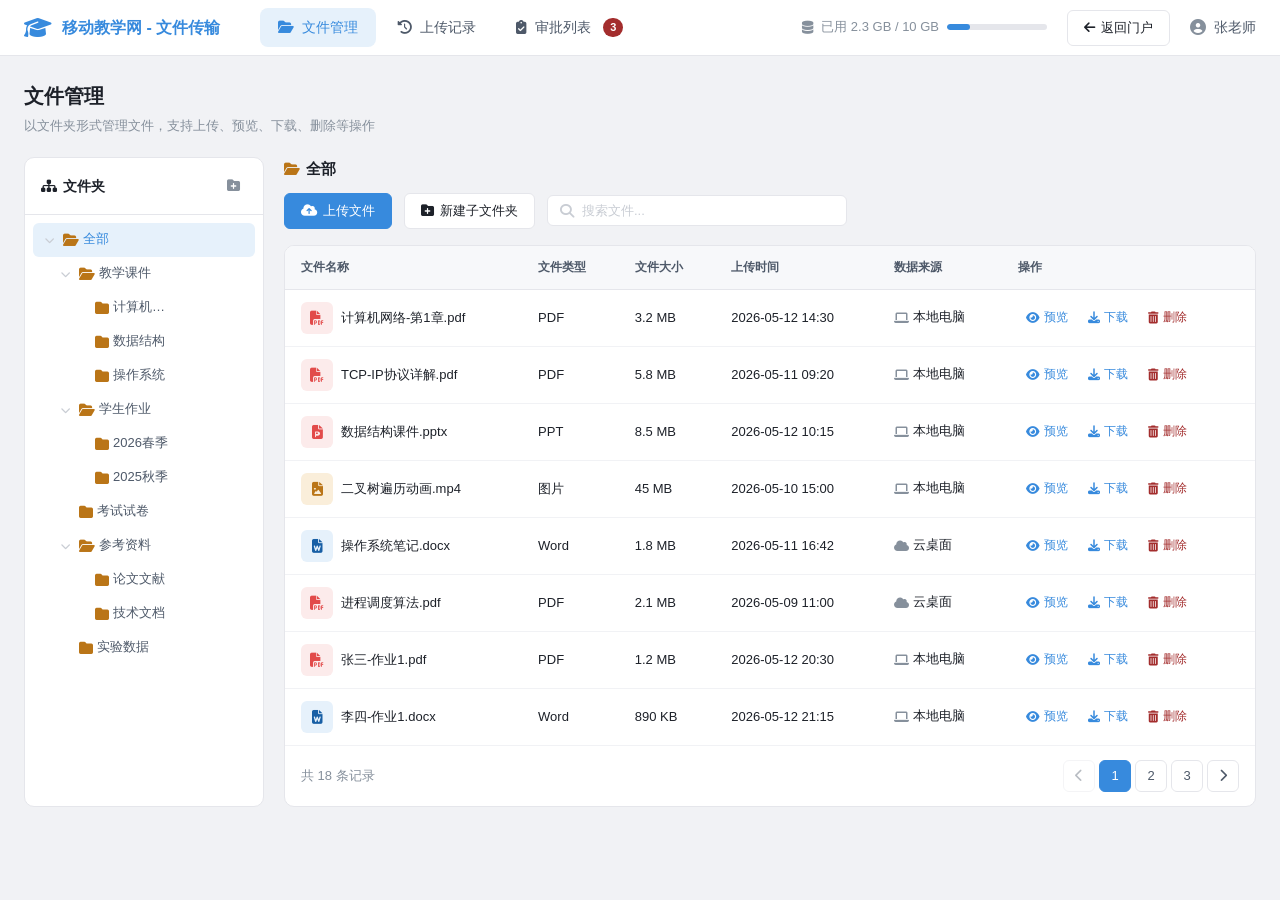
==== commit 64ff4745: "提交代码" ====
--- a/fileTransfer/index.html
+++ b/fileTransfer/index.html
@@ -215,7 +215,7 @@
       <span id="storageText">已用 2.3 GB / 10 GB</span>
       <div class="storage-bar"><div class="storage-bar-fill" style="width:23%"></div></div>
     </div>
-    <button class="btn" onclick="window.location.href='../portal/dashboard.html'"><i class="fas fa-arrow-left"></i> 返回门户</button>
+    <button class="btn" onclick="window.location.href='../dashboard.html'"><i class="fas fa-arrow-left"></i> 返回门户</button>
     <div class="user-name"><i class="fas fa-user-circle"></i> 张老师</div>
   </div>
 </div>
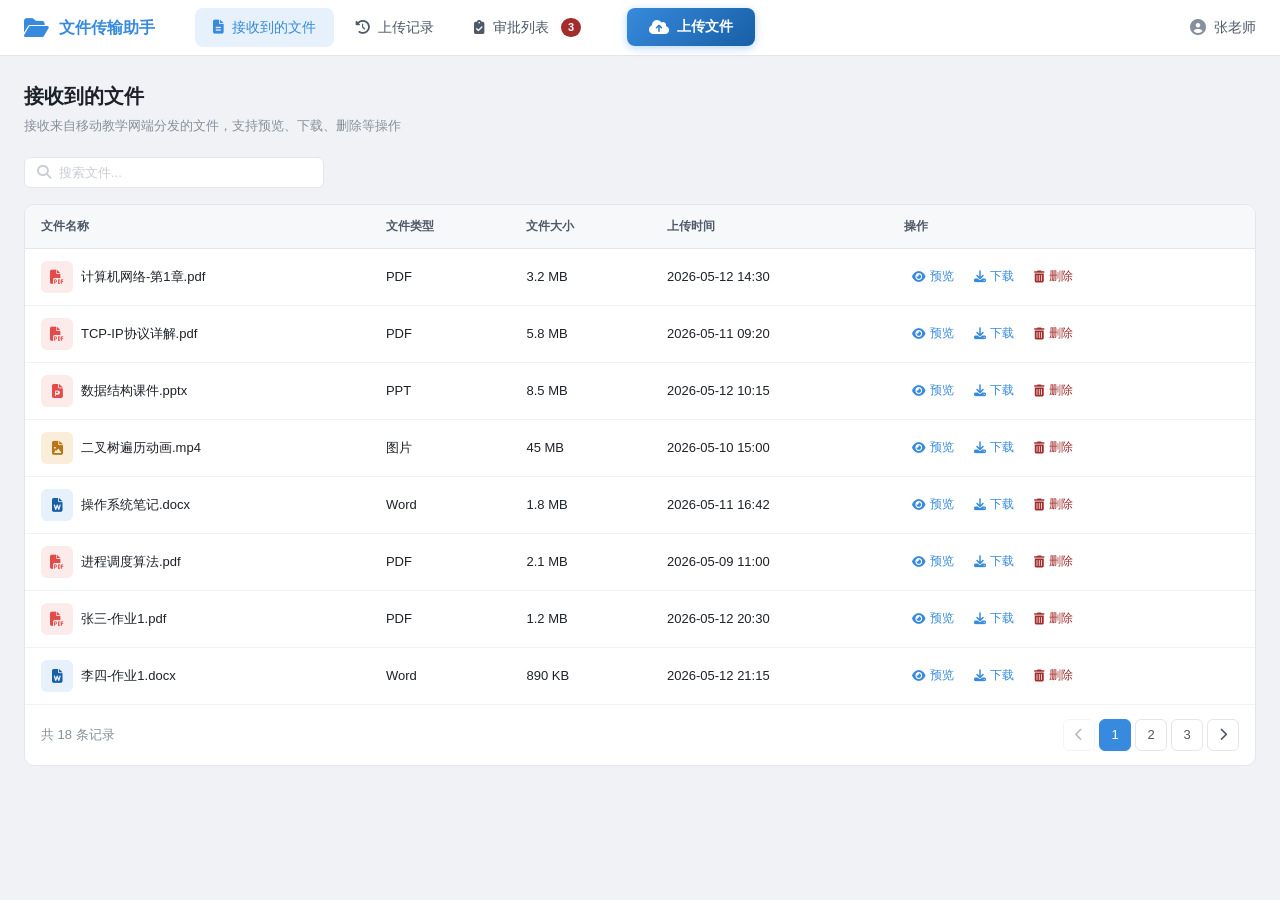
==== commit 68a20e7e: "提交代码" ====
--- a/fileTransfer/index.html
+++ b/fileTransfer/index.html
@@ -3,7 +3,7 @@
 <head>
 <meta charset="UTF-8">
 <meta name="viewport" content="width=device-width, initial-scale=1.0">
-<title>移动教学网 - 文件传输</title>
+<title>文件传输助手</title>
 <link rel="stylesheet" href="https://cdnjs.cloudflare.com/ajax/libs/font-awesome/6.5.1/css/all.min.css">
 <style>
   :root {
@@ -33,6 +33,7 @@
   .header { position: fixed; top: 0; left: 0; right: 0; height: var(--header-h); background: #fff; border-bottom: 1px solid var(--gray-200); display: flex; align-items: center; padding: 0 24px; z-index: 100; }
   .header-logo { display: flex; align-items: center; gap: 10px; font-size: 16px; font-weight: 600; color: var(--primary); flex-shrink: 0; }
   .header-logo i { font-size: 22px; }
+  .cloud-tag { display: inline-flex; align-items: center; padding: 2px 10px; font-size: 12px; font-weight: 500; color: #fff; background: var(--primary); border-radius: 10px; }
   .header-nav { display: flex; align-items: center; gap: 4px; margin-left: 40px; }
   .nav-item { display: flex; align-items: center; gap: 8px; padding: 8px 18px; border-radius: 8px; cursor: pointer; font-size: 14px; color: var(--gray-500); transition: all .15s; }
   .nav-item:hover { background: var(--gray-50); color: var(--gray-600); }
@@ -42,6 +43,9 @@
   .header-right { display: flex; align-items: center; gap: 20px; margin-left: auto; }
   .user-name { display: flex; align-items: center; gap: 8px; font-size: 14px; color: var(--gray-500); }
   .user-name i { font-size: 16px; color: var(--gray-400); }
+  .logout-btn { display: none; align-items: center; gap: 6px; padding: 6px 14px; font-size: 13px; font-weight: 500; color: var(--gray-600); background: var(--gray-100); border-radius: 6px; cursor: pointer; border: none; transition: all .15s; }
+  .logout-btn:hover { background: var(--danger); color: #fff; }
+  .logout-btn.show { display: inline-flex; }
   .storage-info { display: flex; align-items: center; gap: 8px; font-size: 13px; color: var(--gray-400); }
   .storage-bar { width: 100px; height: 6px; background: var(--gray-200); border-radius: 3px; overflow: hidden; }
   .storage-bar-fill { height: 100%; background: var(--primary); border-radius: 3px; transition: width .3s; }
@@ -56,6 +60,9 @@
   .page-title { font-size: 20px; font-weight: 600; color: var(--gray-600); margin-bottom: 4px; }
   .page-desc { font-size: 13px; color: var(--gray-400); }
   .toolbar { display: flex; align-items: center; gap: 12px; margin-bottom: 16px; flex-wrap: wrap; }
+  .btn-upload { display: inline-flex; align-items: center; gap: 8px; padding: 10px 22px; border-radius: 8px; font-size: 14px; font-weight: 600; cursor: pointer; border: none; background: linear-gradient(135deg, #378ADD, #185FA5); color: #fff; box-shadow: 0 2px 8px rgba(55,138,221,.35); transition: all .2s; margin-left: 24px; flex-shrink: 0; }
+  .btn-upload:hover { box-shadow: 0 4px 16px rgba(55,138,221,.5); transform: translateY(-1px); }
+  .btn-upload i { font-size: 16px; }
   .btn { display: inline-flex; align-items: center; gap: 6px; padding: 8px 16px; border-radius: 6px; font-size: 13px; font-weight: 500; cursor: pointer; border: 1px solid var(--gray-200); background: #fff; color: var(--gray-600); transition: all .15s; }
   .btn:hover { border-color: var(--gray-300); }
   .btn-primary { background: var(--primary); color: #fff; border-color: var(--primary); }
@@ -110,35 +117,6 @@
   .page-btn:hover { border-color: var(--primary); color: var(--primary); }
   .page-btn.active { background: var(--primary); color: #fff; border-color: var(--primary); }
   .page-btn.disabled { opacity: .4; cursor: not-allowed; }
-
-  /* File manage layout: tree + table */
-  .file-manage-layout { display: flex; gap: 20px; }
-  .tree-panel { width: 240px; flex-shrink: 0; background: #fff; border: 1px solid var(--gray-200); border-radius: 10px; overflow: hidden; }
-  .tree-header { padding: 14px 16px; border-bottom: 1px solid var(--gray-200); display: flex; align-items: center; justify-content: space-between; }
-  .tree-header-title { font-size: 14px; font-weight: 600; color: var(--gray-600); display: flex; align-items: center; gap: 6px; }
-  .tree-header-actions { display: flex; gap: 2px; }
-  .tree-action-btn { width: 28px; height: 28px; border-radius: 6px; border: none; background: transparent; cursor: pointer; display: flex; align-items: center; justify-content: center; font-size: 13px; color: var(--gray-400); transition: all .15s; }
-  .tree-action-btn:hover { background: var(--gray-100); color: var(--gray-600); }
-  .tree-body { padding: 8px; max-height: 500px; overflow-y: auto; }
-
-  .tree-node { user-select: none; }
-  .tree-node-row { display: flex; align-items: center; gap: 4px; padding: 6px 8px; border-radius: 6px; cursor: pointer; transition: background .1s; font-size: 13px; color: var(--gray-500); }
-  .tree-node-row:hover { background: var(--gray-50); }
-  .tree-node-row.selected { background: var(--primary-light); color: var(--primary); font-weight: 500; }
-  .tree-node-row .toggle { width: 18px; height: 18px; display: flex; align-items: center; justify-content: center; flex-shrink: 0; font-size: 10px; color: var(--gray-300); transition: transform .2s; border-radius: 3px; }
-  .tree-node-row .toggle:hover { background: var(--gray-200); color: var(--gray-500); }
-  .tree-node-row .toggle.expanded { transform: rotate(90deg); }
-  .tree-node-row .toggle.empty { visibility: hidden; }
-  .tree-node-row .folder-ico { font-size: 14px; color: var(--warning); flex-shrink: 0; }
-  .tree-node-row .folder-label { flex: 1; overflow: hidden; text-overflow: ellipsis; white-space: nowrap; }
-  .tree-node-row .node-actions { display: flex; gap: 1px; opacity: 0; transition: opacity .1s; }
-  .tree-node-row:hover .node-actions { opacity: 1; }
-  .tree-node-row .node-action { width: 22px; height: 22px; border: none; background: transparent; cursor: pointer; display: flex; align-items: center; justify-content: center; font-size: 11px; color: var(--gray-300); border-radius: 4px; transition: all .1s; }
-  .tree-node-row .node-action:hover { background: var(--gray-200); color: var(--gray-600); }
-  .tree-node-row .node-action.del:hover { background: var(--danger-light); color: var(--danger); }
-  .tree-children { padding-left: 16px; }
-
-  .file-panel { flex: 1; min-width: 0; }
 
   /* Modal */
   .modal-overlay { position: fixed; inset: 0; background: rgba(0,0,0,.4); z-index: 500; display: none; align-items: center; justify-content: center; }
@@ -167,6 +145,27 @@
   .upload-zone p { color: var(--gray-400); font-size: 14px; }
   .upload-zone .hint { font-size: 12px; color: var(--gray-300); margin-top: 4px; }
 
+  /* Transfer animation */
+  .transfer-animation { display: flex; align-items: center; justify-content: center; gap: 10px; margin-bottom: 16px; padding: 14px 16px; background: var(--gray-50); border-radius: 8px; }
+  .transfer-endpoint { display: flex; align-items: center; gap: 6px; padding: 6px 12px; background: #fff; border-radius: 6px; border: 1px solid var(--gray-200); font-size: 12px; font-weight: 600; color: var(--gray-500); }
+  .transfer-endpoint i { font-size: 16px; }
+  .transfer-endpoint:first-child i { color: var(--primary); }
+  .transfer-endpoint:last-child i { color: var(--success); }
+  .transfer-track { position: relative; width: 100px; height: 20px; display: flex; align-items: center; justify-content: center; gap: 6px; }
+  .transfer-track::before { content: ''; position: absolute; top: 50%; left: 0; right: 0; height: 2px; background: var(--gray-200); border-radius: 1px; }
+  .transfer-dot { width: 6px; height: 6px; border-radius: 50%; background: var(--primary); position: relative; z-index: 1; animation: transferFlow 1.2s ease-in-out infinite; }
+  .transfer-dot:nth-child(2) { animation-delay: 0.4s; }
+  .transfer-dot:nth-child(3) { animation-delay: 0.8s; }
+  .transfer-arrow { color: var(--primary); font-size: 12px; position: relative; z-index: 1; animation: arrowPulse 1.2s ease-in-out infinite; }
+  @keyframes transferFlow {
+    0%, 100% { opacity: 0.3; transform: scale(1); }
+    50% { opacity: 1; transform: scale(1.5); }
+  }
+  @keyframes arrowPulse {
+    0%, 100% { opacity: 0.5; transform: translateX(0); }
+    50% { opacity: 1; transform: translateX(4px); }
+  }
+
   /* Confirm dialog */
   .confirm-icon { width: 56px; height: 56px; border-radius: 50%; background: var(--danger-light); color: var(--danger); display: flex; align-items: center; justify-content: center; font-size: 24px; margin: 0 auto 16px; }
   .confirm-title { font-size: 16px; font-weight: 600; color: var(--gray-600); text-align: center; margin-bottom: 8px; }
@@ -180,8 +179,6 @@
   /* Responsive */
   @media (max-width: 768px) {
     .header-nav { display: none; }
-    .file-manage-layout { flex-direction: column; }
-    .tree-panel { width: 100%; }
   }
 
   /* Animations */
@@ -194,29 +191,30 @@
 <!-- Header -->
 <div class="header">
   <div class="header-logo">
-    <i class="fas fa-graduation-cap"></i>
-    <span>移动教学网 - 文件传输</span>
+    <i class="fas fa-folder-open"></i>
+    <span>文件传输助手</span>
+    <span class="cloud-tag" id="cloudTag" style="display:none;">移动教学网</span>
   </div>
   <div class="header-nav">
     <div class="nav-item active" data-page="fileManage" onclick="switchPage('fileManage')">
-      <i class="fas fa-folder-open"></i> 文件管理
+      <i class="fas fa-file-alt"></i> 接收到的文件
     </div>
     <div class="nav-item" data-page="uploadRecord" onclick="switchPage('uploadRecord')">
       <i class="fas fa-history"></i> 上传记录
     </div>
-    <div class="nav-item" data-page="approvalList" onclick="switchPage('approvalList')">
+    <div class="nav-item" data-page="approvalList" onclick="switchPage('approvalList')" id="nav-approvalList">
       <i class="fas fa-clipboard-check"></i> 审批列表
       <span class="badge">3</span>
     </div>
+    <button class="btn-upload" onclick="showUploadModal()" style="display:none;" id="headerUploadBtn">
+      <i class="fas fa-cloud-upload-alt"></i> 上传文件
+    </button>
   </div>
   <div class="header-right">
-    <div class="storage-info">
-      <i class="fas fa-database"></i>
-      <span id="storageText">已用 2.3 GB / 10 GB</span>
-      <div class="storage-bar"><div class="storage-bar-fill" style="width:23%"></div></div>
-    </div>
-    <button class="btn" onclick="window.location.href='../dashboard.html'"><i class="fas fa-arrow-left"></i> 返回门户</button>
     <div class="user-name"><i class="fas fa-user-circle"></i> 张老师</div>
+    <button class="logout-btn" id="logoutBtn">
+      <i class="fas fa-sign-out-alt"></i> 退出登录
+    </button>
   </div>
 </div>
 
@@ -226,39 +224,18 @@
   <!-- Page: File Management -->
   <div class="page active" id="page-fileManage">
     <div class="page-header">
-      <div class="page-title">文件管理</div>
-      <div class="page-desc">以文件夹形式管理文件，支持上传、预览、下载、删除等操作</div>
-    </div>
-
-    <div class="file-manage-layout">
-      <!-- Left: Tree -->
-      <div class="tree-panel">
-        <div class="tree-header">
-          <div class="tree-header-title"><i class="fas fa-sitemap"></i> 文件夹</div>
-          <div class="tree-header-actions">
-            <button class="tree-action-btn" title="新建文件夹" onclick="showCreateFolder(0)"><i class="fas fa-folder-plus"></i></button>
-          </div>
-        </div>
-        <div class="tree-body" id="treeBody"></div>
+      <div class="page-title">接收到的文件</div>
+      <div class="page-desc" id="filePageDesc">统一管理所有接收到的文件，支持预览、下载、删除等操作</div>
+    </div>
+
+    <div class="toolbar">
+      <div class="search-box">
+        <i class="fas fa-search"></i>
+        <input type="text" placeholder="搜索文件..." id="searchInput" oninput="renderFileTable()">
       </div>
-
-      <!-- Right: File Table -->
-      <div class="file-panel">
-        <div id="filePanelHeader">
-          <div style="font-size:15px;font-weight:600;color:var(--gray-600);margin-bottom:12px;display:flex;align-items:center;gap:6px;" id="currentFolderTitle">
-            <i class="fas fa-folder-open" style="font-size:14px;color:var(--warning)"></i> 全部
-          </div>
-        </div>
-        <div class="toolbar">
-          <button class="btn btn-primary" onclick="showUploadModal()"><i class="fas fa-cloud-upload-alt"></i> 上传文件</button>
-          <button class="btn" onclick="showCreateFolder(currentFolderId)" id="btnNewSubFolder"><i class="fas fa-folder-plus"></i> 新建子文件夹</button>
-          <div class="search-box">
-            <i class="fas fa-search"></i>
-            <input type="text" placeholder="搜索文件..." id="searchInput" oninput="renderFileTable()">
-          </div>
-        </div>
-
-        <div class="table-card" id="fileTableCard" style="display:none">
+    </div>
+
+    <div class="table-card" id="fileTableCard">
           <div class="table-wrap">
             <table>
               <thead>
@@ -267,7 +244,6 @@
                   <th>文件类型</th>
                   <th>文件大小</th>
                   <th>上传时间</th>
-                  <th>数据来源</th>
                   <th>操作</th>
                 </tr>
               </thead>
@@ -278,11 +254,9 @@
         </div>
 
         <div class="empty-state" id="fileEmptyState">
-          <i class="fas fa-folder-open"></i>
-          <p>请从左侧选择文件夹查看文件</p>
+          <i class="fas fa-file-alt"></i>
+          <p>暂无文件，请上传文件</p>
         </div>
-      </div>
-    </div>
   </div>
 
   <!-- Page: Upload Record -->
@@ -297,12 +271,48 @@
       <input type="date" style="padding:7px 12px;font-size:13px;border:1px solid var(--gray-200);border-radius:6px;outline:none;" id="recordDateFrom" onchange="renderRecordTable()">
       <span style="color:var(--gray-300);">至</span>
       <input type="date" style="padding:7px 12px;font-size:13px;border:1px solid var(--gray-200);border-radius:6px;outline:none;" id="recordDateTo" onchange="renderRecordTable()">
+      <span id="statusFilterWrapper">
       <select class="form-select" style="width:140px;padding:7px 12px;font-size:13px;border:1px solid var(--gray-200);border-radius:6px;" id="statusFilter" onchange="renderRecordTable()">
         <option value="">全部状态</option>
         <option value="pending">待审批</option>
-        <option value="normal">正常</option>
-        <option value="rejected">已拒绝</option>
-        <option value="deleted">已删除</option>
+        <option value="normal">通过</option>
+        <option value="rejected">不通过</option>
+      </select>
+      </span>
+    </div>
+
+    <div class="table-card">
+      <div class="table-wrap">
+        <table>
+          <thead>
+            <tr id="recordTableHeader">
+              <!-- JS 动态生成表头 -->
+            </tr>
+          </thead>
+          <tbody id="recordTableBody"></tbody>
+        </table>
+      </div>
+      <div class="pagination" id="recordPagination"></div>
+    </div>
+  </div>
+
+  <!-- Page: Approval List -->
+  <div class="page" id="page-approvalList">
+    <div class="page-header">
+      <div class="page-title">文件审批列表</div>
+      <div class="page-desc">审批待上传的文件，通过或拒绝文件上传请求</div>
+    </div>
+
+    <div class="toolbar">
+      <input type="text" placeholder="文件名称" style="padding:7px 12px;font-size:13px;border:1px solid var(--gray-200);border-radius:6px;width:180px;outline:none;" id="approvalNameInput" oninput="renderApprovalTable()">
+      <input type="date" style="padding:7px 12px;font-size:13px;border:1px solid var(--gray-200);border-radius:6px;outline:none;" id="approvalDateFrom" onchange="renderApprovalTable()">
+      <span style="color:var(--gray-300);">至</span>
+      <input type="date" style="padding:7px 12px;font-size:13px;border:1px solid var(--gray-200);border-radius:6px;outline:none;" id="approvalDateTo" onchange="renderApprovalTable()">
+      <select class="form-select" style="width:140px;padding:7px 12px;font-size:13px;border:1px solid var(--gray-200);border-radius:6px;" id="approvalStatusFilter" onchange="renderApprovalTable()">
+        <option value="">全部状态</option>
+        <option value="unapproved">待审批</option>
+        <option value="approved">通过</option>
+        <option value="rejected">不通过</option>
       </select>
     </div>
 
@@ -314,52 +324,10 @@
               <th>文件名称</th>
               <th>文件类型</th>
               <th>文件大小</th>
-              <th>上传时间</th>
-              <th>数据来源</th>
-              <th>审批者</th>
-              <th>状态</th>
-              <th>拒绝原因</th>
-              <th>操作</th>
-            </tr>
-          </thead>
-          <tbody id="recordTableBody"></tbody>
-        </table>
-      </div>
-      <div class="pagination" id="recordPagination"></div>
-    </div>
-  </div>
-
-  <!-- Page: Approval List -->
-  <div class="page" id="page-approvalList">
-    <div class="page-header">
-      <div class="page-title">文件审批列表</div>
-      <div class="page-desc">审批待上传的文件，通过或拒绝文件上传请求</div>
-    </div>
-
-    <div class="toolbar">
-      <input type="text" placeholder="文件名称" style="padding:7px 12px;font-size:13px;border:1px solid var(--gray-200);border-radius:6px;width:180px;outline:none;" id="approvalNameInput" oninput="renderApprovalTable()">
-      <input type="date" style="padding:7px 12px;font-size:13px;border:1px solid var(--gray-200);border-radius:6px;outline:none;" id="approvalDateFrom" onchange="renderApprovalTable()">
-      <span style="color:var(--gray-300);">至</span>
-      <input type="date" style="padding:7px 12px;font-size:13px;border:1px solid var(--gray-200);border-radius:6px;outline:none;" id="approvalDateTo" onchange="renderApprovalTable()">
-      <select class="form-select" style="width:140px;padding:7px 12px;font-size:13px;border:1px solid var(--gray-200);border-radius:6px;" id="approvalStatusFilter" onchange="renderApprovalTable()">
-        <option value="">全部状态</option>
-        <option value="unapproved">未审批</option>
-        <option value="approved">已审批</option>
-      </select>
-    </div>
-
-    <div class="table-card">
-      <div class="table-wrap">
-        <table>
-          <thead>
-            <tr>
-              <th>文件名称</th>
-              <th>文件类型</th>
-              <th>文件大小</th>
-              <th>数据来源</th>
               <th>上传者</th>
               <th>上传时间</th>
               <th>状态</th>
+              <th>不通过原因</th>
               <th>操作</th>
             </tr>
           </thead>
@@ -420,6 +388,22 @@
       <button class="modal-close" onclick="closeModal('modalUpload')"><i class="fas fa-times"></i></button>
     </div>
     <div class="modal-body">
+      <div class="transfer-animation" id="transferAnim">
+        <div class="transfer-endpoint" id="transferFrom">
+          <i class="fas fa-globe"></i>
+          <span>互联网</span>
+        </div>
+        <div class="transfer-track">
+          <div class="transfer-dot"></div>
+          <div class="transfer-dot"></div>
+          <div class="transfer-dot"></div>
+          <div class="transfer-arrow"><i class="fas fa-chevron-right"></i></div>
+        </div>
+        <div class="transfer-endpoint" id="transferTo">
+          <i class="fas fa-graduation-cap"></i>
+          <span>移动教学网</span>
+        </div>
+      </div>
       <div class="upload-zone" id="uploadZone" onclick="document.getElementById('fileInput').click()">
         <i class="fas fa-cloud-upload-alt"></i>
         <p>点击或拖拽文件到此处上传</p>
@@ -427,7 +411,7 @@
       </div>
       <input type="file" id="fileInput" multiple style="display:none" onchange="handleFileSelect(event)">
       <div id="uploadFileList" style="margin-top:16px"></div>
-      <div id="approverGroup" style="margin-top:16px;">
+      <div id="approverGroup" style="margin-top:16px; display:none;">
         <div class="form-group">
           <label class="form-label">选择审批者</label>
           <select class="form-select" id="approverSelect">
@@ -469,7 +453,7 @@
 <div class="modal-overlay" id="modalApproval">
   <div class="modal">
     <div class="modal-header">
-      <div class="modal-title" id="approvalModalTitle">审批操作</div>
+      <div class="modal-title" id="approvalModalTitle">不通过原因</div>
       <button class="modal-close" onclick="closeModal('modalApproval')"><i class="fas fa-times"></i></button>
     </div>
     <div class="modal-body">
@@ -477,7 +461,7 @@
         <div style="font-weight:600;margin-bottom:6px;" id="approvalFileName"></div>
         <div style="color:var(--gray-400)" id="approvalFileMeta"></div>
       </div>
-      <div id="rejectReasonGroup" style="display:none">
+      <div id="rejectReasonGroup">
         <div class="form-group">
           <label class="form-label">拒绝原因</label>
           <textarea class="form-textarea" id="rejectReasonInput" placeholder="请输入拒绝原因..."></textarea>
@@ -486,8 +470,7 @@
     </div>
     <div class="modal-footer">
       <button class="btn" onclick="closeModal('modalApproval')">取消</button>
-      <button class="btn btn-danger" id="rejectBtn" onclick="submitApproval('reject')"><i class="fas fa-times"></i> 拒绝</button>
-      <button class="btn btn-success" id="approveBtn" onclick="submitApproval('approve')"><i class="fas fa-check"></i> 通过</button>
+      <button class="btn btn-danger" id="rejectBtn" onclick="submitReject()"><i class="fas fa-times"></i> 确认不通过</button>
     </div>
   </div>
 </div>
@@ -582,18 +565,18 @@
 ];
 
 const approvalData = [
-  { id: 1, name: '操作系统笔记.docx', type: 'doc', size: '1.8 MB', source: '云桌面', uploader: '张老师', uploadTime: '2026-05-11 16:42', status: 'unapproved' },
-  { id: 2, name: '项目需求文档.pdf', type: 'pdf', size: '4.5 MB', source: '云桌面', uploader: '张老师', uploadTime: '2026-05-06 13:40', status: 'unapproved' },
-  { id: 3, name: '数据库设计文档.pdf', type: 'pdf', size: '2.3 MB', source: '云桌面', uploader: '刘老师', uploadTime: '2026-05-14 09:30', status: 'unapproved' },
-  { id: 4, name: '新版教材扫描件.pdf', type: 'pdf', size: '18 MB', source: '云桌面', uploader: '陈老师', uploadTime: '2026-05-14 08:15', status: 'unapproved' },
-  { id: 5, name: '课程安排表.xlsx', type: 'xls', size: '156 KB', source: '云桌面', uploader: '王老师', uploadTime: '2026-05-13 17:00', status: 'unapproved' },
-  { id: 6, name: '学生签到数据.xlsx', type: 'xls', size: '890 KB', source: '云桌面', uploader: '孙老师', uploadTime: '2026-05-13 14:22', status: 'unapproved' },
-  { id: 7, name: '毕业论文模板.docx', type: 'doc', size: '560 KB', source: '云桌面', uploader: '李老师', uploadTime: '2026-05-13 10:05', status: 'unapproved' },
-  { id: 8, name: '实验指导书.pdf', type: 'pdf', size: '3.4 MB', source: '云桌面', uploader: '赵老师', uploadTime: '2026-05-12 16:45', status: 'unapproved' },
-  { id: 9, name: '教学评估报告.pdf', type: 'pdf', size: '1.7 MB', source: '云桌面', uploader: '周老师', uploadTime: '2026-05-11 11:30', status: 'approved' },
-  { id: 10, name: '课件素材包.zip', type: 'zip', size: '45 MB', source: '云桌面', uploader: '吴老师', uploadTime: '2026-05-10 09:00', status: 'approved' },
-  { id: 11, name: '期中考试成绩.xlsx', type: 'xls', size: '420 KB', source: '云桌面', uploader: '张老师', uploadTime: '2026-05-09 15:20', status: 'approved' },
-  { id: 12, name: '教学视频链接.docx', type: 'doc', size: '180 KB', source: '云桌面', uploader: '刘老师', uploadTime: '2026-05-08 14:10', status: 'approved' },
+  { id: 1, name: '操作系统笔记.docx', type: 'doc', size: '1.8 MB', source: '云桌面', uploader: '张老师', uploadTime: '2026-05-11 16:42', status: 'unapproved', reason: '' },
+  { id: 2, name: '项目需求文档.pdf', type: 'pdf', size: '4.5 MB', source: '云桌面', uploader: '张老师', uploadTime: '2026-05-06 13:40', status: 'unapproved', reason: '' },
+  { id: 3, name: '数据库设计文档.pdf', type: 'pdf', size: '2.3 MB', source: '云桌面', uploader: '刘老师', uploadTime: '2026-05-14 09:30', status: 'unapproved', reason: '' },
+  { id: 4, name: '新版教材扫描件.pdf', type: 'pdf', size: '18 MB', source: '云桌面', uploader: '陈老师', uploadTime: '2026-05-14 08:15', status: 'unapproved', reason: '' },
+  { id: 5, name: '课程安排表.xlsx', type: 'xls', size: '156 KB', source: '云桌面', uploader: '王老师', uploadTime: '2026-05-13 17:00', status: 'unapproved', reason: '' },
+  { id: 6, name: '学生签到数据.xlsx', type: 'xls', size: '890 KB', source: '云桌面', uploader: '孙老师', uploadTime: '2026-05-13 14:22', status: 'unapproved', reason: '' },
+  { id: 7, name: '毕业论文模板.docx', type: 'doc', size: '560 KB', source: '云桌面', uploader: '李老师', uploadTime: '2026-05-13 10:05', status: 'unapproved', reason: '' },
+  { id: 8, name: '实验指导书.pdf', type: 'pdf', size: '3.4 MB', source: '云桌面', uploader: '赵老师', uploadTime: '2026-05-12 16:45', status: 'unapproved', reason: '' },
+  { id: 9, name: '教学评估报告.pdf', type: 'pdf', size: '1.7 MB', source: '云桌面', uploader: '周老师', uploadTime: '2026-05-11 11:30', status: 'approved', reason: '' },
+  { id: 10, name: '课件素材包.zip', type: 'zip', size: '45 MB', source: '云桌面', uploader: '吴老师', uploadTime: '2026-05-10 09:00', status: 'approved', reason: '' },
+  { id: 11, name: '期中考试成绩.xlsx', type: 'xls', size: '420 KB', source: '云桌面', uploader: '张老师', uploadTime: '2026-05-09 15:20', status: 'approved', reason: '' },
+  { id: 12, name: '教学视频链接.docx', type: 'doc', size: '180 KB', source: '云桌面', uploader: '刘老师', uploadTime: '2026-05-08 14:10', status: 'approved', reason: '' },
 ];
 
 // ====== PAGE NAVIGATION ======
@@ -633,11 +616,11 @@
 function getStatusInfo(status) {
   const map = {
     pending: { label: '待审批', cls: 'pending' },
-    normal: { label: '正常', cls: 'normal' },
-    rejected: { label: '已拒绝', cls: 'rejected' },
+    normal: { label: '通过', cls: 'normal' },
+    rejected: { label: '不通过', cls: 'rejected' },
     deleted: { label: '已删除', cls: 'deleted' },
-    approved: { label: '已审批', cls: 'approved' },
-    unapproved: { label: '未审批', cls: 'unapproved' },
+    approved: { label: '通过', cls: 'approved' },
+    unapproved: { label: '待审批', cls: 'unapproved' },
   };
   return map[status] || { label: status, cls: '' };
 }
@@ -820,17 +803,13 @@
   const empty = document.getElementById('fileEmptyState');
   const search = (document.getElementById('searchInput').value || '').toLowerCase();
 
-  let files = currentFolderId === 0 ? [...fileData] : fileData.filter(f => f.folderId === currentFolderId);
+  let files = [...fileData];
   if (search) files = files.filter(f => f.name.toLowerCase().includes(search));
 
   if (files.length === 0) {
     card.style.display = 'none';
     empty.style.display = 'block';
-    if (currentFolderId && currentFolderId !== 0) {
-      empty.innerHTML = '<i class="fas fa-folder-open"></i><p>当前文件夹暂无文件</p>';
-    } else {
-      empty.innerHTML = '<i class="fas fa-folder-open"></i><p>暂无文件</p>';
-    }
+    empty.innerHTML = '<i class="fas fa-file-alt"></i><p>暂无文件，请上传文件</p>';
     return;
   }
   empty.style.display = 'none';
@@ -844,7 +823,6 @@
       <td>${getTypeLabel(f.type)}</td>
       <td>${f.size}</td>
       <td>${f.uploadTime}</td>
-      <td><span style="display:inline-flex;align-items:center;gap:4px;"><i class="fas fa-${f.source === '本地电脑' ? 'laptop' : 'cloud'}" style="font-size:12px;color:var(--gray-400)"></i> ${f.source}</span></td>
       <td>
         <div class="td-actions">
           <button class="btn-text btn-sm" onclick="previewFile('${f.name}','${f.type}')"><i class="fas fa-eye"></i> 预览</button>
@@ -866,11 +844,25 @@
 
 function renderRecordTable() {
   const tbody = document.getElementById('recordTableBody');
+  const thead = document.getElementById('recordTableHeader');
+  const urlParams = new URLSearchParams(window.location.search);
+  const source = urlParams.get('source');
+  const isCloud = source === 'portal';
+  
+  // 动态生成表头
+  if (isCloud) {
+    thead.innerHTML = '<th>文件名称</th><th>文件类型</th><th>文件大小</th><th>上传时间</th><th>审批者</th><th>状态</th><th>拒绝原因</th>';
+  } else {
+    thead.innerHTML = '<th>文件名称</th><th>文件类型</th><th>文件大小</th><th>上传时间</th>';
+  }
+  
   const nameQ = (document.getElementById('recordNameInput').value || '').toLowerCase();
   const dateFrom = document.getElementById('recordDateFrom').value;
   const dateTo = document.getElementById('recordDateTo').value;
   const statusF = document.getElementById('statusFilter').value;
   let records = recordData.filter(r => {
+    // 移动教学网端不展示已删除的记录
+    if (isCloud && r.status === 'deleted') return false;
     if (nameQ && !r.name.toLowerCase().includes(nameQ)) return false;
     if (statusF && r.status !== statusF) return false;
     if (dateFrom && r.uploadTime.substring(0,10) < dateFrom) return false;
@@ -881,23 +873,24 @@
   tbody.innerHTML = paged.map(r => {
     const ic = getFileIcon(r.type);
     const st = getStatusInfo(r.status);
-    const canOperate = (r.status === 'normal' || r.status === 'pending');
-    return `<tr>
-      <td><div class="file-name-cell"><div class="file-icon ${ic.cls}"><i class="fas ${ic.icon}"></i></div><span>${r.name}</span></div></td>
-      <td>${getTypeLabel(r.type)}</td>
-      <td>${r.size}</td>
-      <td>${r.uploadTime}</td>
-      <td>${r.source}</td>
-      <td>${r.approver}</td>
-      <td><span class="status-tag ${st.cls}"><span class="status-dot"></span> ${st.label}</span></td>
-      <td style="color:var(--danger);font-size:12px;max-width:160px;overflow:hidden;text-overflow:ellipsis;white-space:nowrap;" title="${r.reason}">${r.reason || '-'}</td>
-      <td>
-        <div class="td-actions">
-          ${canOperate ? '<button class="btn-text btn-sm" onclick="previewFile(\'' + r.name + '\',\'' + r.type + '\')"><i class="fas fa-eye"></i> 预览</button>' : ''}
-          ${canOperate ? '<button class="btn-text btn-sm" onclick="downloadFile(\'' + r.name + '\')"><i class="fas fa-download"></i> 下载</button>' : '<span style="color:var(--gray-300);font-size:12px">-</span>'}
-        </div>
-      </td>
-    </tr>`;
+    if (isCloud) {
+      return `<tr>
+        <td><div class="file-name-cell"><div class="file-icon ${ic.cls}"><i class="fas ${ic.icon}"></i></div><span>${r.name}</span></div></td>
+        <td>${getTypeLabel(r.type)}</td>
+        <td>${r.size}</td>
+        <td>${r.uploadTime}</td>
+        <td>${r.approver}</td>
+        <td><span class="status-tag ${st.cls}"><span class="status-dot"></span> ${st.label}</span></td>
+        <td style="color:var(--danger);font-size:12px;max-width:160px;overflow:hidden;text-overflow:ellipsis;white-space:nowrap;" title="${r.reason}">${r.reason || '-'}</td>
+      </tr>`;
+    } else {
+      return `<tr>
+        <td><div class="file-name-cell"><div class="file-icon ${ic.cls}"><i class="fas ${ic.icon}"></i></div><span>${r.name}</span></div></td>
+        <td>${getTypeLabel(r.type)}</td>
+        <td>${r.size}</td>
+        <td>${r.uploadTime}</td>
+      </tr>`;
+    }
   }).join('');
   renderPagination('recordPagination', records.length, recordPage, recordPageSize, 'goRecordPage');
 }
@@ -926,20 +919,20 @@
   tbody.innerHTML = paged.map(r => {
     const ic = getFileIcon(r.type);
     const st = getStatusInfo(r.status);
-    return `<tr>
-      <td><div class="file-name-cell"><div class="file-icon ${ic.cls}"><i class="fas ${ic.icon}"></i></div><span>${r.name}</span></div></td>
-      <td>${getTypeLabel(r.type)}</td>
-      <td>${r.size}</td>
-      <td>${r.source}</td>
-      <td>${r.uploader}</td>
-      <td>${r.uploadTime}</td>
-      <td><span class="status-tag ${st.cls}"><span class="status-dot"></span> ${st.label}</span></td>
-      <td>
-        ${r.status === 'unapproved'
-          ? '<button class="btn btn-sm btn-primary" onclick="showApprovalModal(' + r.id + ')"><i class="fas fa-gavel"></i> 审批操作</button>'
-          : '<span style="color:var(--gray-300);font-size:12px">已处理</span>'}
-      </td>
-    </tr>`;
+      return `<tr>
+        <td><div class="file-name-cell"><div class="file-icon ${ic.cls}"><i class="fas ${ic.icon}"></i></div><span>${r.name}</span></div></td>
+        <td>${getTypeLabel(r.type)}</td>
+        <td>${r.size}</td>
+        <td>${r.uploader}</td>
+        <td>${r.uploadTime}</td>
+        <td><span class="status-tag ${st.cls}"><span class="status-dot"></span> ${st.label}</span></td>
+        <td style="color:var(--danger);font-size:12px;max-width:160px;overflow:hidden;text-overflow:ellipsis;white-space:nowrap;" title="${r.reason || ''}">${r.reason || '-'}</td>
+        <td>
+          ${r.status === 'unapproved'
+            ? '<button class="btn btn-sm btn-success" onclick="approveFile(' + r.id + ')"><i class="fas fa-check"></i> 通过</button> <button class="btn btn-sm btn-danger" onclick="showRejectModal(' + r.id + ')"><i class="fas fa-times"></i> 不通过</button>'
+            : '<span style="color:var(--gray-300);font-size:12px">已处理</span>'}
+        </td>
+      </tr>`;
   }).join('');
   renderPagination('approvalPagination', records.length, approvalPage, approvalPageSize, 'goApprovalPage');
 }
@@ -1028,7 +1021,6 @@
     const idx = fileData.findIndex(f => f.name === name);
     if (idx > -1) fileData.splice(idx, 1);
     renderFileTable();
-    renderTree();
   };
   document.getElementById('confirmDeleteTitle').textContent = '确定删除文件"' + name + '"？';
   document.getElementById('confirmDeleteMsg').textContent = '删除后将无法恢复，请确认操作。';
@@ -1043,11 +1035,25 @@
 
 // ====== UPLOAD ======
 function showUploadModal() {
-  if (currentFolderId === null || currentFolderId === undefined) { alert('请先选择一个文件夹'); return; }
+  const urlParams = new URLSearchParams(window.location.search);
+  const source = urlParams.get('source');
   document.getElementById('fileInput').value = '';
   document.getElementById('uploadFileList').innerHTML = '';
   document.getElementById('approverSelect').value = '';
-  document.getElementById('approverGroup').style.display = 'block';
+  // 仅云桌面端显示审批者选择
+  document.getElementById('approverGroup').style.display = (source === 'portal') ? 'block' : 'none';
+  // 动态设置传输动画标签和图标
+  const fromEl = document.getElementById('transferFrom');
+  const toEl = document.getElementById('transferTo');
+  if (fromEl && toEl) {
+    if (source === 'portal') {
+      fromEl.innerHTML = '<i class="fas fa-graduation-cap"></i><span>移动教学网</span>';
+      toEl.innerHTML = '<i class="fas fa-globe"></i><span>互联网</span>';
+    } else {
+      fromEl.innerHTML = '<i class="fas fa-globe"></i><span>互联网</span>';
+      toEl.innerHTML = '<i class="fas fa-graduation-cap"></i><span>移动教学网</span>';
+    }
+  }
   openModal('modalUpload');
 }
 
@@ -1081,14 +1087,13 @@
     const sizeStr = f.size < 1024 ? f.size + ' B' : f.size < 1048576 ? (f.size/1024).toFixed(1) + ' KB' : (f.size/1048576).toFixed(1) + ' MB';
     const source = isCloudDesktop ? '云桌面' : '本地电脑';
     const newId = ++nextFileId;
-    fileData.push({ id: newId, name: f.name, type: t, size: sizeStr, uploadTime: dateStr, source: source, folderId: currentFolderId });
+    fileData.push({ id: newId, name: f.name, type: t, size: sizeStr, uploadTime: dateStr, source: source });
     recordData.push({ id: newId, name: f.name, type: t, size: sizeStr, uploadTime: dateStr, source: source, approver: approverName, status: 'pending', reason: '' });
-    approvalData.push({ id: newId, name: f.name, type: t, size: sizeStr, uploadTime: dateStr, source: source, uploader: '张老师', status: 'unapproved' });
+    approvalData.push({ id: newId, name: f.name, type: t, size: sizeStr, uploadTime: dateStr, source: source, uploader: '张老师', status: 'unapproved', reason: '' });
   }
 
   updateApprovalBadge();
   closeModal('modalUpload');
-  renderTree();
   renderFileTable();
   renderRecordTable();
   renderApprovalTable();
@@ -1107,31 +1112,38 @@
 });
 
 // ====== APPROVAL ======
-function showApprovalModal(id) {
+function showRejectModal(id) {
   currentApprovalId = id;
   const record = approvalData.find(r => r.id === id);
   if (!record) return;
   document.getElementById('approvalFileName').textContent = record.name;
   document.getElementById('approvalFileMeta').textContent = getTypeLabel(record.type) + ' | ' + record.size + ' | 上传者: ' + record.uploader + ' | ' + record.uploadTime;
-  document.getElementById('rejectReasonGroup').style.display = 'none';
   document.getElementById('rejectReasonInput').value = '';
   openModal('modalApproval');
 }
 
-document.getElementById('rejectBtn').addEventListener('mouseenter', function() {
-  document.getElementById('rejectReasonGroup').style.display = 'block';
-});
-
-function submitApproval(action) {
-  if (action === 'reject') {
-    const reason = document.getElementById('rejectReasonInput').value.trim();
-    if (!reason) { alert('请填写拒绝原因'); return; }
-  }
+function submitReject() {
+  const reason = document.getElementById('rejectReasonInput').value.trim();
+  if (!reason) { alert('请填写不通过原因'); return; }
   const record = approvalData.find(r => r.id === currentApprovalId);
-  if (record) record.status = action === 'approve' ? 'approved' : 'rejected';
+  if (record) {
+    record.status = 'rejected';
+    record.reason = reason;
+  }
   closeModal('modalApproval');
   renderApprovalTable();
   updateApprovalBadge();
+}
+
+function approveFile(id) {
+  const record = approvalData.find(r => r.id === id);
+  if (!record) return;
+  if (confirm('确定通过文件"' + record.name + '"的审批吗？')) {
+    record.status = 'approved';
+    record.reason = '';
+    renderApprovalTable();
+    updateApprovalBadge();
+  }
 }
 
 function updateApprovalBadge() {
@@ -1156,8 +1168,69 @@
 
 function downloadFile(name) { alert('开始下载: ' + name + '（模拟）'); }
 
+// ====== 来源检测 & 功能控制 ======
+(function() {
+  // 检查 URL 参数
+  const urlParams = new URLSearchParams(window.location.search);
+  const source = urlParams.get('source');
+  
+  // 动态设置页面描述
+  const filePageDesc = document.getElementById('filePageDesc');
+  if (filePageDesc) {
+    if (source === 'portal') {
+      filePageDesc.textContent = '接收来自互联网端上传的文件，支持预览、下载、删除等操作';
+    } else {
+      filePageDesc.textContent = '接收来自移动教学网端分发的文件，支持预览、下载、删除等操作';
+    }
+  }
+
+  // 互联网端
+  if (source === 'local') {
+    // 隐藏审批列表
+    const navApproval = document.getElementById('nav-approvalList');
+    const pageApproval = document.getElementById('page-approvalList');
+    if (navApproval) navApproval.style.display = 'none';
+    if (pageApproval) pageApproval.style.display = 'none';
+
+    // 隐藏上传记录中的状态下拉框
+    const statusFilterWrapper = document.getElementById('statusFilterWrapper');
+    if (statusFilterWrapper) statusFilterWrapper.style.display = 'none';
+    
+    // 显示退出登录按钮
+    const logoutBtn = document.getElementById('logoutBtn');
+    if (logoutBtn) {
+      logoutBtn.classList.add('show');
+      logoutBtn.addEventListener('click', function() {
+        if (confirm('确定要退出登录吗？')) {
+          window.location.href = 'login.html';
+        }
+      });
+    }
+  }
+  
+  // 移动教学网端
+  if (source === 'portal') {
+    // 显示"移动教学网"标注
+    const cloudTag = document.getElementById('cloudTag');
+    if (cloudTag) cloudTag.style.display = 'inline-flex';
+    
+    // 显示上传按钮和审批者选择
+    const uploadBtn = document.getElementById('headerUploadBtn');
+    if (uploadBtn) uploadBtn.style.display = 'inline-flex';
+    
+    const approverGroup = document.getElementById('approverGroup');
+    if (approverGroup) approverGroup.style.display = 'block';
+  }
+  
+  // 如果没有 source 参数（互联网环境默认）
+  if (!source || source === 'local') {
+    // 显示上传按钮（互联网环境也需要上传）
+    const uploadBtn = document.getElementById('headerUploadBtn');
+    if (uploadBtn) uploadBtn.style.display = 'inline-flex';
+  }
+})();
+
 // ====== INIT ======
-renderTree();
 renderFileTable();
 renderRecordTable();
 renderApprovalTable();
